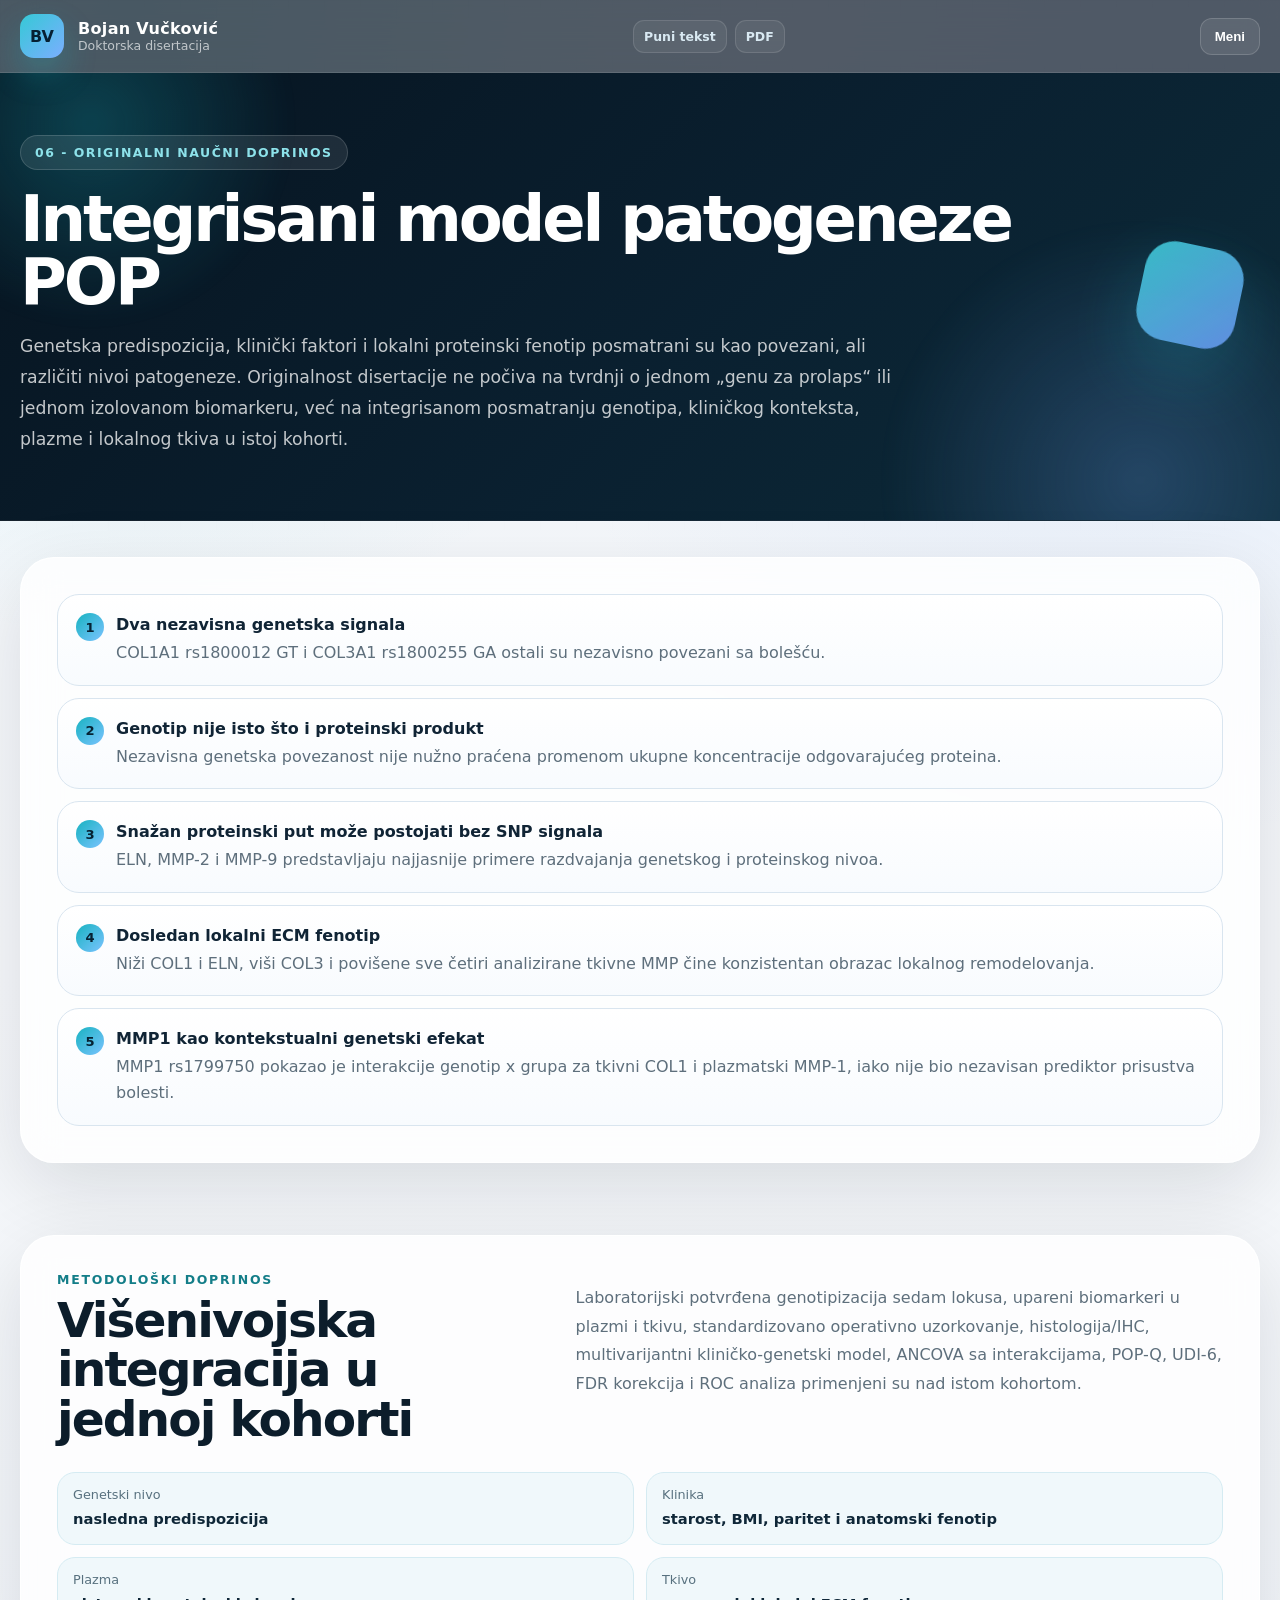
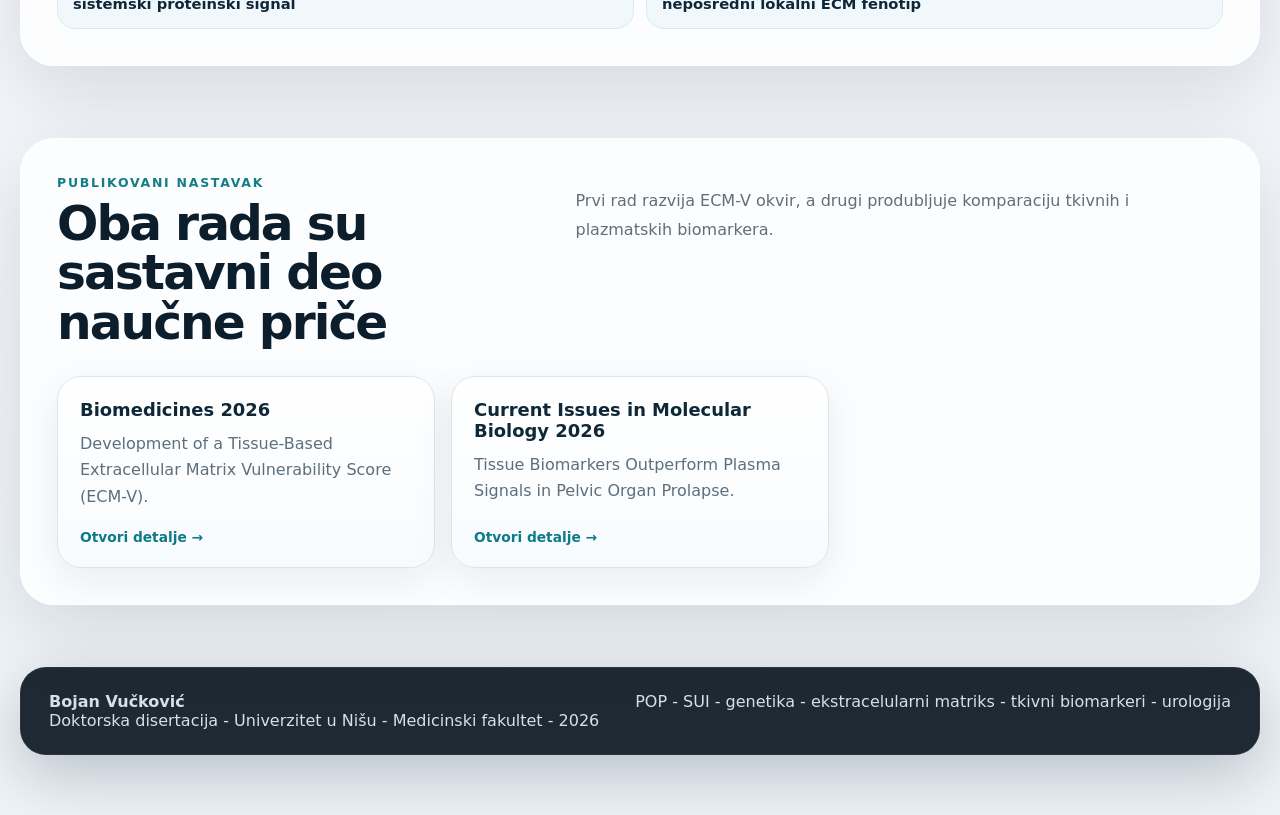
==== doprinos.html @ 27f5e520 "Publish dissertation portal files" ====
<!doctype html><html lang="sr-Latn"><head><meta charset="utf-8"><meta name="viewport" content="width=device-width,initial-scale=1"><title>Naučni doprinos - Doktorska disertacija</title><meta name="description" content="Originalni naučni doprinos doktorske disertacije."><meta name="theme-color" content="#081c2b"><link rel="stylesheet" href="assets/style.css"><link rel="stylesheet" href="assets/mobile-overrides.css"></head><body><div class="progress" aria-hidden="true"></div><header class="site-head"><div class="container nav">
<a class="brand" href="index.html"><span class="brand-mark">BV</span><span class="brand-copy"><strong>Bojan Vučković</strong><small>Doktorska disertacija</small></span></a>
<nav class="navlinks" aria-label="Glavna navigacija"><a class="" href="index.html">Početna</a><a class="" href="istrazivanje.html">Istraživanje</a><a class="" href="teorija.html">Teorijski okvir</a><a class="" href="metode.html">Metode</a><a class="" href="genetika.html">Genetika</a><a class="" href="rezultati.html">Rezultati</a><a class="active" href="doprinos.html">Doprinos</a><a class="" href="publikacije.html">Publikacije</a><a class="" href="zakljucak.html">Zaključak</a><a class="" href="galerija.html">Galerija</a></nav>
<div class="nav-tools"><a class="tool-link" href="fulltext.html">Puni tekst</a><a class="tool-link" href="assets/disertacija.pdf">PDF</a></div>
<button class="menu-btn" aria-label="Otvori meni">Meni</button></div></header><main><section class="page-hero"><div class="container page-hero-inner"><div><span class="eyebrow">06 - Originalni naučni doprinos</span><h1>Integrisani model patogeneze POP</h1><p>Genetska predispozicija, klinički faktori i lokalni proteinski fenotip posmatrani su kao povezani, ali različiti nivoi patogeneze. Originalnost disertacije ne počiva na tvrdnji o jednom „genu za prolaps“ ili jednom izolovanom biomarkeru, već na integrisanom posmatranju genotipa, kliničkog konteksta, plazme i lokalnog tkiva u istoj kohorti.</p></div><div class="page-hero-orb"></div></div></section><section class="section"><div class="container surface"><div class="five"><div class="item"><b>Dva nezavisna genetska signala</b><p>COL1A1 rs1800012 GT i COL3A1 rs1800255 GA ostali su nezavisno povezani sa bolešću.</p></div><div class="item"><b>Genotip nije isto što i proteinski produkt</b><p>Nezavisna genetska povezanost nije nužno praćena promenom ukupne koncentracije odgovarajućeg proteina.</p></div><div class="item"><b>Snažan proteinski put može postojati bez SNP signala</b><p>ELN, MMP-2 i MMP-9 predstavljaju najjasnije primere razdvajanja genetskog i proteinskog nivoa.</p></div><div class="item"><b>Dosledan lokalni ECM fenotip</b><p>Niži COL1 i ELN, viši COL3 i povišene sve četiri analizirane tkivne MMP čine konzistentan obrazac lokalnog remodelovanja.</p></div><div class="item"><b>MMP1 kao kontekstualni genetski efekat</b><p>MMP1 rs1799750 pokazao je interakcije genotip x grupa za tkivni COL1 i plazmatski MMP-1, iako nije bio nezavisan prediktor prisustva bolesti.</p></div></div></div></section><section class="section"><div class="container surface"><div class="section-head"><div><div class="kicker">Metodološki doprinos</div><h2>Višenivojska integracija u jednoj kohorti</h2></div><p>Laboratorijski potvrđena genotipizacija sedam lokusa, upareni biomarkeri u plazmi i tkivu, standardizovano operativno uzorkovanje, histologija/IHC, multivarijantni kliničko-genetski model, ANCOVA sa interakcijama, POP-Q, UDI-6, FDR korekcija i ROC analiza primenjeni su nad istom kohortom.</p></div><div class="callout-grid"><div class="callout"><span>Genetski nivo</span><strong>nasledna predispozicija</strong></div><div class="callout"><span>Klinika</span><strong>starost, BMI, paritet i anatomski fenotip</strong></div><div class="callout"><span>Plazma</span><strong>sistemski proteinski signal</strong></div><div class="callout"><span>Tkivo</span><strong>neposredni lokalni ECM fenotip</strong></div></div></div></section><section class="section"><div class="container surface"><div class="section-head"><div><div class="kicker">Publikovani nastavak</div><h2>Oba rada su sastavni deo naučne priče</h2></div><p>Prvi rad razvija ECM-V okvir, a drugi produbljuje komparaciju tkivnih i plazmatskih biomarkera.</p></div><div class="portal-grid"><a class="portal-card" href="publikacije.html#ecmv"><span>Biomedicines 2026</span><p>Development of a Tissue-Based Extracellular Matrix Vulnerability Score (ECM-V).</p><b>Otvori detalje →</b></a><a class="portal-card" href="publikacije.html#cimb"><span>Current Issues in Molecular Biology 2026</span><p>Tissue Biomarkers Outperform Plasma Signals in Pelvic Organ Prolapse.</p><b>Otvori detalje →</b></a></div></div></section></main><footer><div class="container footer-grid"><div><strong>Bojan Vučković</strong><br>Doktorska disertacija - Univerzitet u Nišu - Medicinski fakultet - 2026</div><div>POP - SUI - genetika - ekstracelularni matriks - tkivni biomarkeri - urologija</div></div></footer><div class="lightbox" id="lightbox" aria-hidden="true"><button class="lightbox-close" aria-label="Zatvori prikaz">×</button><img class="lightbox-image" alt="Uvećani prikaz ilustracije"><p class="lightbox-caption"></p></div><script>
const progress = document.querySelector('.progress');
const root = document.documentElement;
const updateProgress = () => {
  const total = root.scrollHeight - root.clientHeight;
  const pct = total > 0 ? (root.scrollTop / total) * 100 : 0;
  if (progress) progress.style.width = `${pct}%`;
};
addEventListener('scroll', updateProgress, {passive:true});
updateProgress();

const menu = document.querySelector('.menu-btn');
const links = document.querySelector('.navlinks');
menu?.addEventListener('click', () => links?.classList.toggle('open'));
links?.querySelectorAll('a').forEach(a => a.addEventListener('click', () => links.classList.remove('open')));

const search = document.querySelector('#siteSearch');
const info = document.querySelector('#searchInfo');
const searchBlocks = [...document.querySelectorAll('[data-search]')];
search?.addEventListener('input', () => {
  const q = search.value.trim().toLocaleLowerCase('sr');
  searchBlocks.forEach(el => el.classList.remove('search-hit'));
  if (!q) { if(info) info.textContent='Pretraga obuhvata glavne tematske celine ovog sajta.'; return; }
  const hits = searchBlocks.filter(el => el.innerText.toLocaleLowerCase('sr').includes(q));
  hits.forEach(el => el.classList.add('search-hit'));
  if(info) info.textContent = hits.length ? `Pronađeno tematskih blokova: ${hits.length}.` : 'Nema rezultata u sažetom prikazu. Otvorite puni tekst za detaljnu pretragu.';
  hits[0]?.scrollIntoView({behavior:'smooth',block:'center'});
});

const lightbox = document.getElementById('lightbox');
const lightboxImg = lightbox?.querySelector('.lightbox-image');
const lightboxCaption = lightbox?.querySelector('.lightbox-caption');
const closeBtn = lightbox?.querySelector('.lightbox-close');
const openLightbox = (src, alt, caption) => {
  if (!lightbox || !lightboxImg || !lightboxCaption) return;
  lightboxImg.src = src;
  lightboxImg.alt = alt || '';
  lightboxCaption.textContent = caption || alt || '';
  lightbox.classList.add('open');
  lightbox.setAttribute('aria-hidden','false');
  document.body.style.overflow='hidden';
};
const closeLightbox = () => {
  if (!lightbox) return;
  lightbox.classList.remove('open');
  lightbox.setAttribute('aria-hidden','true');
  document.body.style.overflow='';
};
document.querySelectorAll('.clickable-figure').forEach(figure => {
  const img = figure.querySelector('img');
  const cap = figure.querySelector('figcaption')?.innerText || '';
  figure.addEventListener('click', () => img && openLightbox(img.currentSrc || img.src, img.alt, cap));
});
closeBtn?.addEventListener('click', closeLightbox);
lightbox?.addEventListener('click', e => { if(e.target===lightbox) closeLightbox(); });
addEventListener('keydown', e => { if(e.key==='Escape') closeLightbox(); });

</script><script src="assets/mobile-nav.js"></script></body></html>
---- assets/style.css ----
:root{
  --bg:#08131f;
  --bg-soft:#0c1723;
  --panel:#ffffff;
  --panel-2:#f4f8fb;
  --text:#11202d;
  --text-soft:#5e6f7c;
  --line:#d9e5ef;
  --line-dark:rgba(255,255,255,.1);
  --teal:#17b3c1;
  --teal-dark:#0d7d88;
  --blue:#77a9ff;
  --accent:#8de2ea;
  --shadow:0 24px 80px rgba(5,16,28,.12);
  --shadow-soft:0 12px 40px rgba(9,25,41,.08);
  --radius:24px;
  --max:1280px;
}
*{box-sizing:border-box}
html{scroll-behavior:smooth}
body{
  margin:0;
  font-family:Inter,ui-sans-serif,system-ui,-apple-system,BlinkMacSystemFont,"Segoe UI",Arial,sans-serif;
  color:var(--text);
  background:
    radial-gradient(circle at 10% 0%, rgba(23,179,193,.16), transparent 24%),
    radial-gradient(circle at 90% 8%, rgba(119,169,255,.14), transparent 26%),
    linear-gradient(180deg,#f3f7fb 0%,#f6f8fb 40%,#eef3f8 100%);
  min-height:100vh;
}
body::before{
  content:"";
  position:fixed;
  inset:0;
  pointer-events:none;
  background-image:linear-gradient(rgba(9,24,38,.03) 1px, transparent 1px),linear-gradient(90deg, rgba(9,24,38,.03) 1px, transparent 1px);
  background-size:36px 36px;
  mask-image:linear-gradient(180deg, rgba(0,0,0,.45), transparent 68%);
}
a{color:inherit;text-decoration:none}
a:hover{text-decoration:none}
img{max-width:100%;display:block}
.container{width:min(calc(100% - 40px),var(--max));margin:0 auto}
.progress{position:fixed;left:0;top:0;height:3px;width:0;background:linear-gradient(90deg,var(--teal),#59d9e4);z-index:90;box-shadow:0 0 24px rgba(23,179,193,.55)}
.top-gap{margin-top:26px}

.site-head{
  position:sticky;
  top:0;
  z-index:60;
  backdrop-filter:blur(16px);
  background:rgba(8,19,31,.68);
  border-bottom:1px solid var(--line-dark);
}
.nav{display:flex;align-items:center;gap:22px;min-height:78px}
.brand{display:flex;align-items:center;gap:14px;color:#fff;min-width:0}
.brand-mark{
  width:44px;height:44px;border-radius:14px;display:grid;place-items:center;
  background:linear-gradient(135deg,#35c9d6,#7baeff);font-weight:900;color:#062033;
  box-shadow:0 16px 32px rgba(22,182,196,.28);
}
.brand-copy{display:flex;flex-direction:column;min-width:0}
.brand-copy strong{font-size:1rem;letter-spacing:.02em}
.brand-copy small{font-size:.78rem;color:rgba(255,255,255,.66)}
.navlinks{display:flex;gap:18px;flex-wrap:wrap}
.navlinks a{color:rgba(255,255,255,.82);font-weight:650;font-size:.93rem;padding:10px 0;position:relative}
.navlinks a::after{content:"";position:absolute;left:0;right:0;bottom:4px;height:2px;background:linear-gradient(90deg,var(--teal),transparent);transform:scaleX(0);transform-origin:left;transition:transform .25s ease}
.navlinks a:hover,.navlinks a.active{color:#fff}
.navlinks a:hover::after,.navlinks a.active::after{transform:scaleX(1)}
.menu-btn{
  display:none;margin-left:auto;border:1px solid rgba(255,255,255,.16);background:rgba(255,255,255,.08);
  color:#fff;border-radius:12px;padding:10px 14px;font-weight:700
}

.quick-rail{
  position:fixed;right:24px;top:50%;transform:translateY(-50%);z-index:40;
  display:flex;flex-direction:column;gap:10px
}
.quick-rail a{
  width:38px;height:38px;border-radius:999px;display:grid;place-items:center;
  background:rgba(8,19,31,.76);color:#d7eef0;border:1px solid rgba(255,255,255,.09);
  font-size:.76rem;font-weight:800;backdrop-filter:blur(14px);transition:transform .2s ease, background .2s ease, color .2s ease
}
.quick-rail a:hover,.quick-rail a.active{background:linear-gradient(135deg,var(--teal),#72cbff);color:#08202f;transform:translateX(-3px)}

.hero{position:relative;overflow:hidden;padding:56px 0 72px;background:linear-gradient(180deg,#091420 0%,#0b1824 58%,rgba(9,20,32,.93) 100%)}
.hero-blur{position:absolute;border-radius:50%;filter:blur(24px);opacity:.7;pointer-events:none}
.hero-blur-a{width:380px;height:380px;left:-60px;top:-80px;background:radial-gradient(circle, rgba(23,179,193,.34), transparent 60%)}
.hero-blur-b{width:420px;height:420px;right:-100px;top:30px;background:radial-gradient(circle, rgba(119,169,255,.28), transparent 60%)}
.hero-shell{display:grid;grid-template-columns:1.18fr .82fr;gap:28px;align-items:stretch;position:relative}
.hero-copy,.hero-panel{
  position:relative;border:1px solid rgba(255,255,255,.09);border-radius:30px;
  background:linear-gradient(180deg, rgba(255,255,255,.08), rgba(255,255,255,.04));
  box-shadow:0 30px 90px rgba(0,0,0,.24);backdrop-filter:blur(16px)
}
.hero-copy{padding:42px 42px 38px;color:#fff}
.eyebrow{display:inline-flex;align-items:center;gap:8px;padding:9px 14px;border-radius:999px;background:rgba(255,255,255,.09);border:1px solid rgba(255,255,255,.15);font-size:.78rem;font-weight:800;color:#8de2ea;letter-spacing:.12em;text-transform:uppercase}
.hero h1{
  margin:18px 0 16px;font-size:clamp(2.7rem,5vw,5.5rem);line-height:.96;letter-spacing:-.055em;
  max-width:940px;color:#fff
}
.lede{font-size:1.07rem;line-height:1.8;color:rgba(255,255,255,.78);max-width:850px}
.hero-meta{display:flex;gap:12px;flex-wrap:wrap;margin:24px 0 0}
.pill{padding:10px 13px;border-radius:999px;background:rgba(255,255,255,.08);border:1px solid rgba(255,255,255,.12);color:#d7e4ee;font-size:.84rem}
.actions{display:flex;gap:12px;flex-wrap:wrap;margin-top:30px}
.btn{
  display:inline-flex;align-items:center;justify-content:center;padding:13px 18px;border-radius:14px;font-weight:800;
  border:1px solid transparent;transition:transform .2s ease, box-shadow .2s ease, background .2s ease
}
.btn:hover{transform:translateY(-1px)}
.btn.primary{background:linear-gradient(135deg,var(--teal),#51d6e0);color:#072131;box-shadow:0 16px 34px rgba(23,179,193,.28)}
.btn.secondary{background:#fff;color:#0f4052;border-color:#d7e8ef}
.btn.ghost{background:rgba(255,255,255,.08);color:#fff;border-color:rgba(255,255,255,.14)}
.hero-panel{padding:28px;color:#fff}
.panel-head{margin-bottom:18px}
.panel-kicker{display:inline-block;color:#8de2ea;font-size:.74rem;font-weight:800;letter-spacing:.11em;text-transform:uppercase;margin-bottom:8px}
.hero-panel h2{margin:0;font-size:1.7rem;line-height:1.15}
.mini-model{display:grid;gap:12px}
.node{padding:14px 15px;border-radius:18px;background:rgba(255,255,255,.08);border:1px solid rgba(255,255,255,.08)}
.node strong{display:block;color:#fff;font-size:.96rem;margin-bottom:4px}
.node small{color:rgba(255,255,255,.72);line-height:1.55}
.arrow{height:18px;width:2px;background:rgba(255,255,255,.28);margin:0 auto;position:relative}
.arrow::after{content:"";position:absolute;left:-4px;bottom:-1px;border:5px solid transparent;border-top-color:rgba(255,255,255,.28)}
.insight-stack{display:grid;grid-template-columns:1fr;gap:12px;margin-top:18px}
.insight-item{display:flex;justify-content:space-between;gap:16px;align-items:center;padding:13px 15px;border-radius:18px;background:rgba(255,255,255,.06);border:1px solid rgba(255,255,255,.08)}
.insight-item span{color:rgba(255,255,255,.68);font-size:.82rem}
.insight-item strong{font-size:.95rem;color:#fff;text-align:right}

.metrics{margin-top:-36px;position:relative;z-index:3}
.metric-grid{display:grid;grid-template-columns:repeat(6,1fr);gap:14px}
.metric{
  padding:18px;border-radius:22px;background:rgba(255,255,255,.86);border:1px solid rgba(255,255,255,.75);
  box-shadow:var(--shadow-soft);backdrop-filter:blur(12px)
}
.metric b{display:block;font-size:1.7rem;line-height:1.05;color:#082230;margin-bottom:6px}
.metric span{display:block;color:var(--text-soft);font-size:.84rem;line-height:1.5}

.section{padding:36px 0}
.surface{
  background:rgba(255,255,255,.78);
  border:1px solid rgba(255,255,255,.9);
  border-radius:32px;
  box-shadow:var(--shadow);
  padding:34px;
  backdrop-filter:blur(18px)
}
.section-tint .surface{background:linear-gradient(180deg, rgba(248,251,255,.92), rgba(242,247,252,.92))}
.dark-surface{background:linear-gradient(135deg,#0b1826,#102637) !important;border-color:#143246 !important;color:#fff}
.section-head{display:grid;grid-template-columns:.43fr .57fr;gap:30px;align-items:start;margin-bottom:28px}
.kicker{color:#137d88;font-size:.78rem;font-weight:900;text-transform:uppercase;letter-spacing:.14em}
.kicker-light{color:#8de2ea}
.section h2{margin:.55rem 0 0;font-size:clamp(2rem,3.8vw,3.3rem);line-height:1.02;letter-spacing:-.04em;color:#0c1d2b}
.dark-surface h2{color:#fff}
.section-head p{margin:12px 0 0;color:var(--text-soft);line-height:1.8;font-size:1rem}
.dark-surface p{color:rgba(255,255,255,.74)}

.cards{display:grid;gap:16px}
.cards-3{grid-template-columns:repeat(3,1fr)}
.card{
  background:linear-gradient(180deg,#ffffff,#f8fbfe);
  border:1px solid var(--line);
  border-radius:24px;
  padding:22px;
  box-shadow:0 12px 30px rgba(12,28,43,.05);
  transition:transform .2s ease, box-shadow .2s ease
}
.card:hover,.paper:hover,.figure:hover,.table-card:hover{transform:translateY(-2px);box-shadow:0 18px 48px rgba(8,27,42,.1)}
.card h3{margin:0 0 8px;font-size:1.08rem;line-height:1.35;color:#0d2030}
.card p{margin:.35rem 0;color:var(--text-soft);line-height:1.7}
.tag{display:inline-flex;align-items:center;gap:8px;padding:7px 10px;border-radius:999px;background:#ecfbfd;color:#106e78;font-size:.73rem;font-weight:850;letter-spacing:.06em;text-transform:uppercase;margin-bottom:12px;border:1px solid #c8edf0}
.long-grid{display:grid;grid-template-columns:1fr 1fr;gap:18px}
.quote{padding:24px 24px 24px 26px;border-left:4px solid var(--teal);border-radius:0 22px 22px 0;background:linear-gradient(180deg,#ffffff,#f7fbfd);color:#284351;line-height:1.75;box-shadow:0 8px 28px rgba(8,25,39,.04)}
.timeline{display:grid;grid-template-columns:repeat(4,1fr);gap:14px}
.step{padding:18px;border-radius:22px;background:linear-gradient(180deg,#fdfefe,#f6fbfd);border:1px solid var(--line);position:relative;overflow:hidden}
.step::before{content:"";position:absolute;left:0;right:0;top:0;height:4px;background:linear-gradient(90deg,var(--teal),#7bc4ff)}
.step b{display:block;color:#0c3a48;margin-bottom:8px;font-size:.95rem}
.step span{display:block;color:var(--text-soft);line-height:1.6;font-size:.93rem}

.media-grid{display:grid;grid-template-columns:1fr 1fr;gap:22px;align-items:start}
.media-grid-wide{grid-template-columns:1.02fr .98fr}
.figure{
  background:linear-gradient(180deg,#fff,#f9fbfd);
  border:1px solid var(--line);border-radius:26px;padding:14px;box-shadow:var(--shadow-soft);cursor:zoom-in
}
.figure img{width:100%;border-radius:18px}
.figcap{padding:12px 8px 4px;color:var(--text-soft);font-size:.86rem;line-height:1.6}
.details-grid{display:grid;grid-template-columns:1fr 1fr;gap:14px}
details{background:linear-gradient(180deg,#fff,#f8fbfe);border:1px solid var(--line);border-radius:20px;padding:0 18px}
summary{cursor:pointer;list-style:none;padding:15px 0;font-weight:800;color:#143448}
summary::-webkit-details-marker{display:none}
details p{margin:0 0 15px;color:var(--text-soft);line-height:1.7}

.gene-grid{display:grid;grid-template-columns:repeat(7,1fr);gap:12px}
.gene{padding:16px 14px;min-height:126px;border-radius:22px;background:linear-gradient(180deg,#fff,#f7fbfd);border:1px solid var(--line)}
.gene strong{display:block;font-size:1.08rem;color:#0f2130}
.gene small{display:block;margin-top:6px;color:var(--text-soft);line-height:1.5}
.gene.hit{background:linear-gradient(180deg,#eefbfd,#f6fdff);border-color:#bcebf0;box-shadow:0 16px 32px rgba(22,176,194,.08)}
.hitlabel{margin-top:12px;font-size:.74rem;font-weight:900;color:#0e717d;letter-spacing:.04em;text-transform:uppercase}
.notice{padding:18px 20px;border-radius:22px;background:linear-gradient(180deg,#edf9fb,#f6fcfd);border:1px solid #c9e8ec;color:#284751;line-height:1.7}
.notice strong{color:#0d6f7a}

.results-grid{display:grid;grid-template-columns:.95fr 1.05fr;gap:18px}
.data-card,.emphasis-card{min-height:100%}
.aucs{display:grid;gap:12px;margin-top:6px}
.auc-row{display:grid;grid-template-columns:88px 1fr 62px;align-items:center;gap:12px}
.auc-row strong{font-size:.88rem;color:#103142}
.bar{height:12px;background:#e7eff5;border-radius:999px;overflow:hidden}
.fill{height:100%;border-radius:999px;background:linear-gradient(90deg,var(--teal-dark),#4dd4de 50%,#83c5ff)}
.auc-row span{text-align:right;font-variant-numeric:tabular-nums;color:#244556;font-weight:700}
.callout-grid{display:grid;grid-template-columns:1fr 1fr;gap:12px;margin-top:18px}
.callout{padding:14px 15px;border-radius:18px;background:#f0f8fb;border:1px solid #d5ebf2}
.callout span{display:block;color:#58717f;font-size:.8rem;margin-bottom:6px}
.callout strong{display:block;color:#0f2738;font-size:.92rem;line-height:1.45}

.table-grid{display:grid;grid-template-columns:1fr 1fr;gap:18px}
.table-card{background:linear-gradient(180deg,#ffffff,#f8fbfe);border:1px solid var(--line);border-radius:26px;padding:22px;box-shadow:var(--shadow-soft)}
.table-head h3{margin:0 0 16px;font-size:1.12rem}
.table-wrap{overflow:auto}
table{width:100%;border-collapse:separate;border-spacing:0;font-size:.92rem;min-width:560px}
thead th{position:sticky;top:0;background:#edf7fb;color:#0e3949;font-size:.8rem;text-transform:uppercase;letter-spacing:.05em}
th,td{text-align:left;padding:14px 14px;border-bottom:1px solid var(--line);vertical-align:top}
tbody tr:last-child td{border-bottom:0}
tbody tr:hover td{background:#fbfdff}

.stacked-cards{display:grid;gap:14px}
.accent-card{background:linear-gradient(135deg,#0d2839,#11445b);border-color:#103f55;color:#fff}
.accent-card .tag{background:rgba(255,255,255,.08);border-color:rgba(255,255,255,.1);color:#8de2ea}
.accent-card h3,.accent-card p{color:#fff}
.accent-card p{color:rgba(255,255,255,.8)}

.contribution{display:grid;grid-template-columns:.86fr 1.14fr;gap:18px}
.five{counter-reset:step;display:grid;gap:12px}
.five .item{counter-increment:step;position:relative;padding:20px 18px 18px 58px;border-radius:22px;background:linear-gradient(180deg,#fff,#f8fbfe);border:1px solid var(--line)}
.five .item::before{content:counter(step);position:absolute;left:18px;top:18px;width:28px;height:28px;border-radius:50%;display:grid;place-items:center;background:linear-gradient(135deg,var(--teal),#7bc3ff);font-size:.82rem;font-weight:900;color:#062233}
.five .item b{display:block;color:#102435;margin-bottom:6px}
.five .item p{margin:0;color:var(--text-soft);line-height:1.65}

.paper-grid{display:grid;grid-template-columns:1fr 1fr;gap:18px}
.paper{display:grid;grid-template-columns:170px 1fr;gap:18px;padding:18px;border-radius:26px;background:linear-gradient(180deg,#fff,#f7fbfd);border:1px solid var(--line);box-shadow:var(--shadow-soft)}
.paper img{width:100%;aspect-ratio:.72;object-fit:cover;object-position:top;border-radius:18px;border:1px solid var(--line)}
.paper h3{margin:0 0 10px;font-size:1.12rem;line-height:1.35;color:#102739}
.citation{color:#4e6370;font-size:.87rem;line-height:1.55;margin-bottom:12px}
.paper p{margin:.25rem 0;color:var(--text-soft);line-height:1.7}
.paper-actions{display:flex;gap:10px;flex-wrap:wrap;margin-top:14px}
.mini-btn{display:inline-flex;align-items:center;justify-content:center;padding:10px 12px;border-radius:12px;background:#fff;color:#0f5a70;border:1px solid #cfe2eb;font-size:.82rem;font-weight:800}

.search-wrap{display:grid;grid-template-columns:.8fr 1.2fr;gap:26px;align-items:center}
.search-wrap h2{color:#fff}
.search-wrap input{width:100%;padding:16px 16px;border-radius:16px;border:1px solid rgba(255,255,255,.08);background:rgba(255,255,255,.96);font:inherit;box-shadow:inset 0 1px 0 rgba(255,255,255,.65)}
.search-results{margin-top:12px;color:#d2e3ec;font-size:.9rem}
.search-hit{outline:2px solid rgba(23,179,193,.46);box-shadow:0 0 0 8px rgba(23,179,193,.11);scroll-margin-top:100px}

.full-access{display:grid;grid-template-columns:1fr 1fr;gap:18px}
.access-card{padding:24px;border-radius:24px;background:linear-gradient(180deg,#fff,#f8fbfe);border:1px solid var(--line)}
.access-card h3{margin:0 0 8px}
.access-card p{margin:.2rem 0 1rem;color:var(--text-soft);line-height:1.7}

footer{padding:26px 0 60px}
.footer-grid{
  display:flex;justify-content:space-between;gap:18px;flex-wrap:wrap;
  padding:24px 28px;border-radius:24px;background:rgba(8,19,31,.9);color:#d5e0ea;
  border:1px solid rgba(255,255,255,.06);box-shadow:0 20px 60px rgba(6,18,30,.22)
}

.lightbox{
  position:fixed;inset:0;display:grid;place-items:center;padding:24px;background:rgba(4,12,20,.88);
  opacity:0;visibility:hidden;transition:opacity .2s ease, visibility .2s ease;z-index:100
}
.lightbox.open{opacity:1;visibility:visible}
.lightbox-image{max-width:min(1100px,92vw);max-height:78vh;border-radius:18px;box-shadow:0 24px 70px rgba(0,0,0,.4)}
.lightbox-caption{max-width:min(1100px,92vw);color:#dbe7ef;text-align:center;line-height:1.7;margin-top:16px}
.lightbox-close{position:absolute;top:16px;right:18px;width:46px;height:46px;border-radius:50%;border:1px solid rgba(255,255,255,.16);background:rgba(255,255,255,.09);color:#fff;font-size:1.8rem;cursor:pointer}

@media (max-width:1180px){
  .hero-shell,.section-head,.results-grid,.paper-grid,.contribution,.media-grid,.media-grid-wide,.table-grid,.search-wrap{grid-template-columns:1fr}
  .metric-grid{grid-template-columns:repeat(3,1fr)}
  .cards-3{grid-template-columns:1fr 1fr}
  .timeline{grid-template-columns:1fr 1fr}
  .gene-grid{grid-template-columns:repeat(4,1fr)}
  .quick-rail{display:none}
}
@media (max-width:960px){
  .navlinks{display:none}
  .menu-btn{display:block}
  .navlinks.open{
    display:flex;position:absolute;left:20px;right:20px;top:72px;flex-direction:column;gap:10px;
    padding:18px;border-radius:22px;background:rgba(7,18,29,.95);border:1px solid rgba(255,255,255,.08);box-shadow:0 24px 80px rgba(0,0,0,.28)
  }
  .details-grid,.long-grid,.full-access{grid-template-columns:1fr}
}
@media (max-width:720px){
  .container{width:min(calc(100% - 24px),var(--max))}
  .hero{padding-top:28px}
  .hero-copy,.hero-panel,.surface{padding:22px}
  .hero h1{font-size:clamp(2.45rem,11vw,4rem)}
  .metric-grid{grid-template-columns:1fr 1fr}
  .cards-3,.timeline,.gene-grid,.callout-grid{grid-template-columns:1fr}
  .paper{grid-template-columns:112px 1fr}
  .results-grid,.paper-grid,.table-grid,.media-grid,.media-grid-wide,.contribution,.full-access{grid-template-columns:1fr}
  .auc-row{grid-template-columns:78px 1fr 54px}
  .section{padding:26px 0}
  .section-head{gap:16px}
}

/* Multi-page portal additions */
.nav{min-height:72px;gap:16px}
.navlinks{gap:13px;flex:1;justify-content:center}
.navlinks a{font-size:.84rem;white-space:nowrap}
.nav-tools{display:flex;gap:8px;margin-left:auto}
.tool-link{display:inline-flex;align-items:center;justify-content:center;padding:8px 10px;border-radius:11px;border:1px solid rgba(255,255,255,.12);background:rgba(255,255,255,.06);color:#d9e9f2;font-size:.78rem;font-weight:800;white-space:nowrap}
.tool-link:hover{background:rgba(255,255,255,.12);color:#fff}

.page-hero{position:relative;overflow:hidden;background:linear-gradient(135deg,#071420 0%,#0a2030 55%,#0c2b39 100%);padding:62px 0 66px;color:#fff;border-bottom:1px solid rgba(255,255,255,.06)}
.page-hero::before{content:"";position:absolute;left:-120px;top:-160px;width:420px;height:420px;border-radius:50%;background:radial-gradient(circle,rgba(23,179,193,.28),transparent 68%);filter:blur(8px)}
.page-hero::after{content:"";position:absolute;right:-120px;bottom:-220px;width:520px;height:520px;border-radius:50%;background:radial-gradient(circle,rgba(119,169,255,.23),transparent 70%);filter:blur(8px)}
.page-hero-inner{position:relative;z-index:1;display:grid;grid-template-columns:minmax(0,1fr) 120px;align-items:center;gap:24px}
.page-hero h1{font-size:clamp(2.5rem,5vw,5rem);line-height:.98;letter-spacing:-.05em;margin:18px 0 18px;max-width:1000px}
.page-hero p{max-width:900px;color:rgba(255,255,255,.76);font-size:1.08rem;line-height:1.78;margin:0}
.page-hero-orb{width:100px;height:100px;border-radius:30px;background:linear-gradient(135deg,rgba(64,216,226,.92),rgba(111,160,255,.92));box-shadow:0 28px 70px rgba(35,188,202,.25);transform:rotate(12deg);opacity:.9}
.page-hero .actions{margin-top:26px}

.portal-grid{display:grid;grid-template-columns:repeat(3,1fr);gap:16px}
.portal-card{display:flex;flex-direction:column;min-height:190px;padding:22px;border-radius:24px;background:linear-gradient(180deg,#fff,#f8fbfe);border:1px solid var(--line);box-shadow:var(--shadow-soft);transition:transform .2s ease,box-shadow .2s ease,border-color .2s ease}
.portal-card:hover{transform:translateY(-3px);box-shadow:0 20px 48px rgba(7,26,41,.1);border-color:#b8e3e9}
.portal-card span{font-size:1.12rem;font-weight:900;color:#0f2838}
.portal-card p{color:var(--text-soft);line-height:1.65;margin:.7rem 0 1.2rem}
.portal-card b{margin-top:auto;color:#0c7b88;font-size:.86rem}
.feature-visuals{display:grid;grid-template-columns:repeat(3,1fr);gap:18px;align-items:start}

.gallery-grid{display:grid;grid-template-columns:repeat(2,minmax(0,1fr));gap:18px;align-items:start}
.compact-gallery{grid-template-columns:repeat(2,minmax(0,1fr))}
.figure-card{margin:0;display:flex;flex-direction:column;min-width:0;background:linear-gradient(180deg,#fff,#f8fbfe);border:1px solid var(--line);border-radius:24px;overflow:hidden;box-shadow:var(--shadow-soft);cursor:zoom-in;transition:transform .2s ease,box-shadow .2s ease}
.figure-card:hover{transform:translateY(-2px);box-shadow:0 18px 48px rgba(8,27,42,.1)}
.figure-img-wrap{background:#fff;display:grid;place-items:center;padding:18px;min-height:260px;overflow:hidden;border-bottom:1px solid var(--line)}
.figure-card img{width:100%;height:auto;max-height:540px;object-fit:contain;object-position:center}
.figure-card figcaption{display:flex;flex-direction:column;gap:7px;padding:16px 18px 18px}
.figure-card figcaption strong{color:#0f2838;font-size:.96rem}
.figure-card figcaption span{color:var(--text-soft);font-size:.86rem;line-height:1.55}
.wide-figure .figure-img-wrap{min-height:420px}
.wide-figure img{max-height:820px}
.results-gallery .figure-img-wrap{min-height:300px}
.roc-grid{display:grid;grid-template-columns:1fr;gap:20px}
.roc-grid .figure-card .figure-img-wrap{min-height:520px}
.roc-grid .figure-card img{max-height:none;width:100%}

.publication-detail{display:grid;grid-template-columns:230px 1fr;gap:28px;align-items:start}
.publication-detail>img{width:100%;border-radius:18px;border:1px solid var(--line);box-shadow:var(--shadow-soft)}
.publication-detail h2{font-size:clamp(1.8rem,3.2vw,3rem);line-height:1.08;margin:.2rem 0 1rem}
.publication-detail p{color:var(--text-soft);line-height:1.75}
.publication-detail .citation{color:#465d6b}

.status{display:inline-flex;align-items:center;justify-content:center;padding:5px 9px;border-radius:999px;font-size:.78rem;font-weight:850}
.status.positive{background:#e8f8f1;color:#176b4c;border:1px solid #c9eadb}
.status.neutral{background:#f1f4f7;color:#5b6975;border:1px solid #dde4ea}
.status.up{background:#e7f7f0;color:#177050;border:1px solid #c7eadb}
.status.down{background:#f5f2ff;color:#5d4ca0;border:1px solid #e0daf8}

.timeline{grid-template-columns:repeat(auto-fit,minmax(185px,1fr))}

@media(max-width:1320px){
  .navlinks{display:none}
  .menu-btn{display:block}
  .navlinks.open{display:flex;position:absolute;left:20px;right:20px;top:70px;flex-direction:column;gap:6px;padding:16px;border-radius:20px;background:rgba(7,18,29,.97);border:1px solid rgba(255,255,255,.08);box-shadow:0 24px 80px rgba(0,0,0,.28);max-height:75vh;overflow:auto}
  .navlinks.open a{font-size:.92rem;padding:8px 4px}
}
@media(max-width:1020px){
  .portal-grid,.feature-visuals{grid-template-columns:1fr 1fr}
  .page-hero-inner{grid-template-columns:1fr}
  .page-hero-orb{display:none}
}
@media(max-width:760px){
  .nav-tools{display:none}
  .page-hero{padding:42px 0 46px}
  .portal-grid,.feature-visuals,.gallery-grid,.compact-gallery,.publication-detail{grid-template-columns:1fr}
  .figure-img-wrap{min-height:220px;padding:12px}
  .wide-figure .figure-img-wrap,.roc-grid .figure-card .figure-img-wrap{min-height:260px}
  .publication-detail>img{max-width:220px}
  table{min-width:680px}
  .table-wrap{border-radius:14px;border:1px solid var(--line)}
  th,td{padding:12px 12px}
}

/* Final QA refinements: tables, figures, reader consistency */
.table-card{overflow:hidden}
.table-wrap{
  width:100%;
  overflow:auto;
  border:1px solid var(--line);
  border-radius:18px;
  background:#fff;
  -webkit-overflow-scrolling:touch;
}
table{
  width:100%;
  border-collapse:separate;
  border-spacing:0;
  font-size:.91rem;
  min-width:640px;
  background:#fff;
}
thead th{
  position:sticky;
  top:0;
  z-index:2;
  background:linear-gradient(180deg,#103247,#0d293b);
  color:#f4fbff;
  font-size:.75rem;
  line-height:1.35;
  text-transform:uppercase;
  letter-spacing:.065em;
  border-bottom:0;
}
th,td{
  text-align:left;
  padding:13px 14px;
  border-bottom:1px solid #e3ebf1;
  vertical-align:top;
  line-height:1.5;
}
tbody tr:nth-child(even) td{background:#f7fafc}
tbody tr:hover td{background:#eef8fb}
tbody tr:last-child td{border-bottom:0}
tbody td:first-child{font-weight:760;color:#17384a}
.table-card .table-head{padding-bottom:2px}
.table-card .table-head h3{margin:.1rem 0 14px}

.figure-card .figure-img-wrap{background:linear-gradient(180deg,#fff,#fbfdff)}
.figure-card img{
  width:auto;
  max-width:100%;
  height:auto;
  max-height:540px;
  object-fit:contain;
  object-position:center;
  margin:auto;
}
.results-gallery .figure-card img,
.roc-grid .figure-card img,
.wide-figure img{width:100%;max-width:1100px}
.roc-grid .figure-card img{max-width:1000px}
.figure-card figcaption{min-height:94px}
.figure-card figcaption strong{font-size:1rem}

/* Prevent long scientific labels from breaking layouts */
th,td,.card,.portal-card,.publication-detail,.figure-card figcaption{overflow-wrap:anywhere}

/* Full text reader reuses the same portal language */
.reader-toolbar{
  position:sticky;
  top:72px;
  z-index:25;
  display:flex;
  gap:10px;
  align-items:center;
  flex-wrap:wrap;
  padding:12px 18px;
  background:rgba(242,247,251,.94);
  border-bottom:1px solid var(--line);
  backdrop-filter:blur(14px);
}
.reader-toolbar a{
  color:#0e6170;
  text-decoration:none;
  font-weight:800;
  padding:8px 11px;
  border-radius:11px;
  background:#fff;
  border:1px solid var(--line)
}
.reader-toolbar input{
  margin-left:auto;
  max-width:420px;
  width:42vw;
  padding:10px 13px;
  border:1px solid #c9d7e1;
  border-radius:12px;
  background:#fff;
  font:inherit
}
.reader-wrap{max-width:1180px;margin:28px auto;padding:0 18px 80px}
.reader-wrap>h1{font-size:clamp(2rem,4vw,3.4rem);line-height:1.03;margin:8px 0 10px;letter-spacing:-.04em}
.reader-lead{color:var(--text-soft);font-size:1.02rem;max-width:980px;line-height:1.75}
.reader-toc{display:grid;grid-template-columns:repeat(auto-fit,minmax(220px,1fr));gap:10px;margin:22px 0 32px}
.reader-toc a{background:#fff;border:1px solid var(--line);padding:12px 14px;border-radius:14px;color:#1e3847;text-decoration:none;font-size:.92rem;font-weight:700;box-shadow:0 8px 26px rgba(9,24,37,.05)}
.reader-toc a:hover{border-color:#bde7ec;background:#f3feff}
.reader-chapter{scroll-margin-top:150px}
.reader-chapter>h2{font-size:1.55rem;line-height:1.15;margin-top:54px;margin-bottom:18px;color:#0d2435}
.reader-page{background:#fff;border:1px solid var(--line);border-radius:20px;padding:20px;margin:16px 0;box-shadow:0 20px 60px rgba(9,24,37,.06)}
.reader-page-no{font-size:.77rem;font-weight:900;color:var(--teal-dark);text-transform:uppercase;letter-spacing:.12em;margin-bottom:10px}
.reader-page pre{white-space:pre-wrap;word-break:normal;font:500 .97rem/1.72 Georgia,"Times New Roman",serif;margin:0;color:#203241}

@media(max-width:760px){
  .table-wrap{position:relative}
  table{min-width:720px}
  thead th:first-child,tbody td:first-child{
    position:sticky;
    left:0;
    z-index:1;
    box-shadow:1px 0 0 #dbe6ee;
  }
  thead th:first-child{z-index:3;background:#103247}
  tbody tr:nth-child(odd) td:first-child{background:#fff}
  tbody tr:nth-child(even) td:first-child{background:#f7fafc}
  .figure-card figcaption{min-height:0}
  .reader-toolbar{top:72px;padding:10px 12px}
  .reader-toolbar input{width:100%;max-width:none;margin-left:0}
  .reader-page{padding:16px}
  .reader-page pre{font-size:.92rem}
}

/* Navigation safeguard for standard laptop widths */
.nav{position:relative}
.navlinks{flex-wrap:nowrap}
@media(max-width:1440px){
  .navlinks{display:none}
  .menu-btn{display:block}
  .navlinks.open{
    display:flex;
    position:absolute;
    left:20px;
    right:20px;
    top:70px;
    flex-direction:column;
    gap:6px;
    padding:16px;
    border-radius:20px;
    background:rgba(7,18,29,.97);
    border:1px solid rgba(255,255,255,.08);
    box-shadow:0 24px 80px rgba(0,0,0,.28);
    max-height:75vh;
    overflow:auto
  }
  .navlinks.open a{font-size:.92rem;padding:8px 4px}
}

/* Home page dissertation banner redesign */
.dissertation-banner{
  position:relative;
  padding:34px 0 24px;
  background:linear-gradient(180deg,#0a1622 0%,#0c1f2f 54%,#102a35 100%);
  overflow:hidden;
  border-bottom:1px solid rgba(255,255,255,.08);
}
.dissertation-banner::before{
  content:"";
  position:absolute;
  inset:0;
  background:
    radial-gradient(circle at 14% 18%, rgba(24,191,204,.24), transparent 24%),
    radial-gradient(circle at 88% 18%, rgba(122,167,255,.20), transparent 24%),
    linear-gradient(120deg, rgba(255,255,255,.045), transparent 36%);
  pointer-events:none;
}
.dissertation-banner::after{
  content:"";
  position:absolute;
  right:-120px;
  top:-120px;
  width:420px;
  height:420px;
  border-radius:50%;
  background:radial-gradient(circle, rgba(141,226,234,.18), transparent 68%);
  filter:blur(6px);
  pointer-events:none;
}
.banner-panel{
  position:relative;
  z-index:1;
  display:grid;
  grid-template-columns:minmax(0,1.15fr) minmax(320px,.85fr);
  gap:28px;
  align-items:stretch;
  padding:28px;
  border-radius:34px;
  border:1px solid rgba(255,255,255,.1);
  background:
    linear-gradient(180deg, rgba(255,255,255,.08), rgba(255,255,255,.04)),
    radial-gradient(circle at 100% 0%, rgba(255,255,255,.08), transparent 32%);
  backdrop-filter:blur(18px);
  box-shadow:0 34px 100px rgba(0,0,0,.28);
}
.banner-copy{padding:10px 6px 8px;color:#fff}
.banner-kicker{
  display:inline-flex;
  align-items:center;
  gap:8px;
  padding:9px 14px;
  border-radius:999px;
  background:rgba(255,255,255,.09);
  border:1px solid rgba(255,255,255,.14);
  color:#9ce8ee;
  font-size:.78rem;
  font-weight:900;
  letter-spacing:.13em;
  text-transform:uppercase;
}
.banner-copy h1{
  margin:20px 0 18px;
  font-size:clamp(2.5rem,4.8vw,4.7rem);
  line-height:.96;
  letter-spacing:-.055em;
  color:#fff;
  max-width:920px;
}
.banner-meta{
  display:grid;
  grid-template-columns:repeat(2,minmax(0,1fr));
  gap:10px;
  margin:0 0 18px;
}
.banner-meta span{
  display:block;
  padding:12px 14px;
  border-radius:16px;
  border:1px solid rgba(255,255,255,.11);
  background:rgba(255,255,255,.06);
  color:#d7e8f1;
  font-size:.92rem;
  line-height:1.5;
}
.banner-meta strong{color:#fff}
.banner-lead{
  max-width:900px;
  color:rgba(255,255,255,.8);
  font-size:1.04rem;
  line-height:1.82;
  margin:0;
}
.banner-highlights{
  display:grid;
  grid-template-columns:repeat(4,minmax(0,1fr));
  gap:12px;
  margin-top:22px;
}
.banner-badge{
  display:flex;
  flex-direction:column;
  justify-content:center;
  align-items:flex-start;
  min-height:92px;
  padding:16px 16px 14px;
  border-radius:20px;
  border:1px solid rgba(255,255,255,.11);
  background:linear-gradient(180deg, rgba(255,255,255,.09), rgba(255,255,255,.05));
  box-shadow:inset 0 1px 0 rgba(255,255,255,.05);
}
.banner-badge b{
  font-size:1.95rem;
  line-height:1;
  color:#fff;
  margin-bottom:6px;
}
.banner-badge span{
  color:#d7e8f1;
  font-size:.86rem;
  line-height:1.45;
}
.banner-actions{margin-top:24px}
.banner-visual{
  position:relative;
  min-height:540px;
  border-radius:30px;
  overflow:hidden;
  border:1px solid rgba(255,255,255,.08);
  background:
    linear-gradient(180deg, rgba(255,255,255,.07), rgba(255,255,255,.03)),
    linear-gradient(135deg, #0f2535 0%, #123146 100%);
  display:flex;
  flex-direction:column;
  justify-content:center;
  align-items:center;
  padding:28px;
}
.banner-visual-bg{
  position:absolute;
  inset:0;
  background:
    linear-gradient(180deg, rgba(7,18,29,.15), rgba(7,18,29,.34)),
    radial-gradient(circle at 58% 44%, rgba(255,255,255,.18), transparent 32%),
    radial-gradient(circle at 50% 50%, rgba(23,179,193,.22), transparent 60%);
}
.banner-ring{
  position:absolute;
  border-radius:50%;
  border:1px solid rgba(255,255,255,.12);
  pointer-events:none;
}
.banner-ring-a{width:360px;height:360px;right:28px;top:44px}
.banner-ring-b{width:450px;height:450px;right:-20px;bottom:-60px;border-color:rgba(141,226,234,.16)}
.banner-figure-frame{
  position:relative;
  z-index:1;
  width:min(100%, 520px);
  padding:20px;
  border-radius:28px;
  background:linear-gradient(180deg, rgba(255,255,255,.96), rgba(245,250,252,.93));
  box-shadow:0 22px 56px rgba(0,0,0,.18);
}
.banner-figure-frame img{
  width:100%;
  height:auto;
  max-height:430px;
  object-fit:contain;
  filter:drop-shadow(0 18px 24px rgba(18,49,70,.16));
}
.banner-caption{
  position:relative;
  z-index:1;
  margin-top:18px;
  text-align:center;
  color:rgba(255,255,255,.76);
  font-size:.86rem;
  line-height:1.6;
  max-width:440px;
}
.metrics{margin-top:-16px}
.metrics .metric{
  background:linear-gradient(180deg, rgba(255,255,255,.95), rgba(247,251,254,.92));
  border:1px solid rgba(255,255,255,.88)
}

@media(max-width:1180px){
  .banner-panel{grid-template-columns:1fr}
  .banner-visual{min-height:420px}
}
@media(max-width:880px){
  .banner-meta,.banner-highlights{grid-template-columns:1fr 1fr}
  .banner-copy h1{font-size:clamp(2.2rem,9vw,4rem)}
}
@media(max-width:680px){
  .dissertation-banner{padding:22px 0 18px}
  .banner-panel{padding:18px;border-radius:26px}
  .banner-meta,.banner-highlights{grid-template-columns:1fr}
  .banner-visual{min-height:340px;padding:18px}
  .banner-ring-a{width:250px;height:250px;right:10px;top:36px}
  .banner-ring-b{width:320px;height:320px;right:-40px;bottom:-40px}
  .banner-figure-frame{padding:12px;border-radius:22px}
  .banner-caption{margin-top:12px;font-size:.8rem}
}

/* Medical-tech homepage treatment */
.dissertation-banner{
  background:
    radial-gradient(circle at 74% 35%, rgba(33,214,221,.11), transparent 26%),
    radial-gradient(circle at 92% 4%, rgba(81,137,255,.13), transparent 25%),
    linear-gradient(135deg,#06111c 0%,#081c2b 46%,#0a2734 100%);
}
.dissertation-banner::before{
  background:
    linear-gradient(rgba(101,218,225,.045) 1px, transparent 1px),
    linear-gradient(90deg, rgba(101,218,225,.045) 1px, transparent 1px),
    radial-gradient(circle at 16% 24%, rgba(19,191,203,.18), transparent 30%);
  background-size:44px 44px,44px 44px,auto;
  mask-image:linear-gradient(90deg,rgba(0,0,0,.85),rgba(0,0,0,.25));
}
.banner-panel{
  border-color:rgba(127,230,236,.12);
  background:linear-gradient(135deg,rgba(255,255,255,.075),rgba(255,255,255,.025));
  box-shadow:0 34px 100px rgba(0,0,0,.34), inset 0 1px 0 rgba(255,255,255,.04);
}
.banner-copy h1{
  font-size:clamp(2.55rem,4.65vw,4.85rem);
  max-width:980px;
  text-wrap:balance;
}
.banner-meta span{
  background:linear-gradient(180deg,rgba(255,255,255,.065),rgba(255,255,255,.035));
  border-color:rgba(137,226,234,.11);
}
.research-tags{display:flex;flex-wrap:wrap;gap:9px;margin-top:18px}
.research-tags span{
  padding:7px 10px;border-radius:999px;
  border:1px solid rgba(89,222,231,.18);
  background:rgba(17,183,195,.07);
  color:#a8edf1;font-size:.76rem;font-weight:850;letter-spacing:.06em;text-transform:uppercase;
}
.banner-badge{
  border-color:rgba(99,222,231,.13);
  background:linear-gradient(180deg,rgba(18,178,192,.11),rgba(255,255,255,.035));
}
.banner-badge b{color:#d9fbfd;text-shadow:0 0 24px rgba(86,228,235,.2)}
.banner-visual{
  min-height:560px;
  background:linear-gradient(160deg,rgba(8,24,36,.98),rgba(10,42,54,.96));
  border-color:rgba(127,230,236,.12);
  isolation:isolate;
}
.banner-tech-grid{
  position:absolute;inset:0;z-index:0;
  background-image:
    linear-gradient(rgba(103,224,231,.055) 1px,transparent 1px),
    linear-gradient(90deg,rgba(103,224,231,.055) 1px,transparent 1px);
  background-size:32px 32px;
  mask-image:radial-gradient(circle at 50% 48%,#000 20%,rgba(0,0,0,.7) 56%,transparent 88%);
}
.banner-tech-grid::before,
.banner-tech-grid::after{
  content:"";position:absolute;border-radius:50%;border:1px solid rgba(100,225,233,.12)
}
.banner-tech-grid::before{width:420px;height:420px;left:50%;top:50%;transform:translate(-50%,-50%)}
.banner-tech-grid::after{width:310px;height:310px;left:50%;top:50%;transform:translate(-50%,-50%)}
.banner-scan-line{position:absolute;z-index:0;background:linear-gradient(90deg,transparent,rgba(118,232,238,.3),transparent);height:1px;left:8%;right:8%}
.scan-a{top:31%}.scan-b{top:69%}
.banner-ring-a{width:390px;height:390px;right:50%;top:50%;transform:translate(50%,-50%);border-color:rgba(109,229,236,.11)}
.banner-ring-b{width:500px;height:500px;right:50%;bottom:auto;top:50%;transform:translate(50%,-50%);border-color:rgba(102,163,255,.10)}
.banner-figure-frame{
  width:min(78%,470px);padding:18px;border-radius:30px;z-index:2;
  background:linear-gradient(180deg,rgba(248,253,254,.98),rgba(232,244,247,.97));
  border:1px solid rgba(166,242,246,.4);
  box-shadow:0 28px 80px rgba(0,0,0,.25),0 0 0 9px rgba(77,214,223,.035),0 0 60px rgba(57,199,211,.12);
}
.banner-figure-frame::before{
  content:"PELVIC FLOOR / ANATOMICAL REFERENCE";
  position:absolute;left:18px;top:14px;z-index:3;
  font-size:.58rem;letter-spacing:.13em;font-weight:900;color:#0e7280;
  background:rgba(243,252,253,.92);padding:5px 7px;border-radius:8px;
}
.banner-figure-frame img{max-height:395px;padding-top:18px}
.scan-corners{position:absolute;inset:8px;z-index:4;pointer-events:none}
.scan-corners i{position:absolute;width:22px;height:22px;border-color:#3fd6df;border-style:solid;opacity:.62}
.scan-corners i:nth-child(1){left:0;top:0;border-width:2px 0 0 2px}
.scan-corners i:nth-child(2){right:0;top:0;border-width:2px 2px 0 0}
.scan-corners i:nth-child(3){left:0;bottom:0;border-width:0 0 2px 2px}
.scan-corners i:nth-child(4){right:0;bottom:0;border-width:0 2px 2px 0}
.data-chip{
  position:absolute;z-index:4;min-width:145px;padding:10px 12px;border-radius:14px;
  border:1px solid rgba(128,233,239,.15);
  background:linear-gradient(180deg,rgba(8,25,38,.88),rgba(8,32,45,.82));
  box-shadow:0 12px 34px rgba(0,0,0,.22),inset 0 1px 0 rgba(255,255,255,.03);
  backdrop-filter:blur(10px)
}
.data-chip small{display:block;color:#75dfe6;font-size:.57rem;font-weight:900;letter-spacing:.12em;margin-bottom:4px}
.data-chip strong{display:block;color:#f2fdff;font-size:.88rem;line-height:1.25}
.data-chip span{display:block;color:#a9c7d1;font-size:.69rem;margin-top:2px}
.chip-a{left:22px;top:78px}
.chip-b{right:20px;top:126px}
.chip-c{left:16px;bottom:116px}
.chip-d{right:18px;bottom:90px}
.chip-e{left:50%;transform:translateX(-50%);bottom:18px;min-width:190px;text-align:center}
.banner-caption{position:absolute;left:24px;top:22px;margin:0;text-align:left;color:#91b8c4;font-size:.68rem;letter-spacing:.04em}
.status-dot{display:inline-block;width:7px;height:7px;border-radius:50%;background:#4de0e8;box-shadow:0 0 14px rgba(77,224,232,.85);vertical-align:middle;margin-right:6px}
.banner-actions .btn.primary{box-shadow:0 16px 38px rgba(24,193,205,.24)}

@media(max-width:1180px){
  .banner-visual{min-height:520px}
  .banner-figure-frame{width:min(70%,500px)}
}
@media(max-width:680px){
  .banner-visual{min-height:520px}
  .banner-figure-frame{width:88%}
  .data-chip{min-width:122px;padding:8px 9px}
  .data-chip strong{font-size:.76rem}.data-chip span{font-size:.62rem}.data-chip small{font-size:.51rem}
  .chip-a{left:8px;top:70px}.chip-b{right:8px;top:110px}.chip-c{left:8px;bottom:122px}.chip-d{right:8px;bottom:100px}.chip-e{bottom:14px;min-width:166px}
  .banner-caption{left:14px;top:14px;right:14px}
}

/* Portal polish: reduce decorative noise and prioritize the anatomical illustration */
.banner-figure-frame{width:min(82%,500px)}
.chip-a{left:20px;top:96px}
.chip-b{right:20px;top:146px}
.chip-e{left:50%;transform:translateX(-50%);bottom:24px;min-width:210px}
.banner-caption{max-width:72%;line-height:1.45}
@media(max-width:680px){
  .banner-figure-frame{width:92%}
  .chip-a{left:8px;top:82px}
  .chip-b{right:8px;top:132px}
  .chip-e{bottom:16px;min-width:178px}
}

/* Refined homepage hero without repetition */
.refined-panel{grid-template-columns:minmax(0,1fr) minmax(560px,.96fr);align-items:stretch}
.focus-grid{display:grid;grid-template-columns:1fr;gap:12px;margin-top:20px}
.focus-card{
  padding:16px 18px;border-radius:18px;
  background:linear-gradient(180deg, rgba(255,255,255,.08), rgba(255,255,255,.05));
  border:1px solid rgba(255,255,255,.11);
  box-shadow:inset 0 1px 0 rgba(255,255,255,.05)
}
.focus-card span{display:block;color:#93e8ee;font-size:.74rem;font-weight:900;letter-spacing:.09em;text-transform:uppercase;margin-bottom:8px}
.focus-card strong{display:block;color:#fff;font-size:1rem;line-height:1.45;margin-bottom:6px}
.focus-card p{margin:0;color:rgba(255,255,255,.75);line-height:1.68;font-size:.92rem}
.research-tags{display:flex;flex-wrap:wrap;gap:10px;margin-top:18px}
.research-tags span{display:inline-flex;padding:8px 12px;border-radius:999px;background:rgba(255,255,255,.08);border:1px solid rgba(255,255,255,.11);color:#d8eaf3;font-size:.8rem;font-weight:700}

.pelvic-illustration-panel{
  position:relative;overflow:hidden;min-height:820px;border-radius:30px;padding:24px;
  border:1px solid rgba(255,255,255,.08);
  background:linear-gradient(135deg,#082030 0%,#08283b 50%,#093346 100%);
  box-shadow:inset 0 1px 0 rgba(255,255,255,.04)
}
.pelvic-illustration-panel::before{
  content:"";position:absolute;inset:0;
  background:radial-gradient(circle at 62% 50%, rgba(29,170,187,.18), transparent 34%), radial-gradient(circle at 15% 20%, rgba(119,169,255,.10), transparent 18%);
  pointer-events:none
}
.banner-tech-grid{
  position:absolute;inset:0;
  background-image:linear-gradient(rgba(115,192,206,.08) 1px, transparent 1px),linear-gradient(90deg, rgba(115,192,206,.08) 1px, transparent 1px);
  background-size:24px 24px;mask-image:linear-gradient(180deg,rgba(0,0,0,.95),rgba(0,0,0,.55))
}
.panel-title-line{position:relative;z-index:2;max-width:340px;margin-left:auto;margin-bottom:16px}
.panel-title-line p{margin:8px 0 0;color:rgba(255,255,255,.72);font-size:.88rem;line-height:1.6}
.panel-kicker{display:inline-flex;padding:7px 11px;border-radius:999px;background:rgba(255,255,255,.08);border:1px solid rgba(255,255,255,.1);color:#9ce8ee;font-size:.73rem;font-weight:900;letter-spacing:.08em;text-transform:uppercase}

.central-figure-wrap{
  position:absolute;left:50%;top:50%;transform:translate(-50%,-46%);
  width:340px;height:340px;border-radius:50%;display:grid;place-items:center;z-index:3
}
.central-figure-bg{
  position:absolute;inset:0;border-radius:50%;background:radial-gradient(circle,#e8f7fb 0%,#f8fdff 56%,rgba(255,255,255,.85) 57%,rgba(255,255,255,.2) 58%,transparent 60%);
  box-shadow:0 0 0 1px rgba(255,255,255,.15),0 0 80px rgba(16,181,197,.12)
}
.central-figure-wrap img{position:relative;z-index:2;width:240px;height:auto;object-fit:contain;filter:drop-shadow(0 14px 26px rgba(7,33,50,.18))}
.center-label{position:absolute;z-index:3;left:50%;bottom:16px;transform:translateX(-50%);padding:9px 12px;border-radius:999px;background:rgba(6,22,34,.72);border:1px solid rgba(255,255,255,.08);color:#d8eef0;font-size:.78rem;font-weight:700;white-space:nowrap}
.scan-corners{position:absolute;inset:28px;z-index:2}
.scan-corners i{position:absolute;width:18px;height:18px;border-color:#76dbe3;border-style:solid;opacity:.9}
.scan-corners i:nth-child(1){left:0;top:0;border-width:2px 0 0 2px}
.scan-corners i:nth-child(2){right:0;top:0;border-width:2px 2px 0 0}
.scan-corners i:nth-child(3){left:0;bottom:0;border-width:0 0 2px 2px}
.scan-corners i:nth-child(4){right:0;bottom:0;border-width:0 2px 2px 0}

.panel-callout{
  position:absolute;z-index:4;max-width:250px;padding:14px 15px;border-radius:18px;
  background:linear-gradient(180deg, rgba(9,23,35,.76), rgba(7,19,30,.66));
  border:1px solid rgba(108,204,215,.18);backdrop-filter:blur(8px);
  box-shadow:0 18px 40px rgba(4,16,26,.18)
}
.panel-callout small{display:block;color:#91e6ec;font-size:.72rem;font-weight:900;letter-spacing:.08em;text-transform:uppercase;margin-bottom:6px}
.panel-callout strong{display:block;color:#fff;font-size:.95rem;line-height:1.45;margin-bottom:6px}
.panel-callout span{display:block;color:rgba(255,255,255,.72);font-size:.84rem;line-height:1.56}
.callout-anatomy{left:22px;top:90px}
.callout-clinic{left:22px;bottom:184px}
.callout-ecm{right:22px;top:160px}
.callout-genetics{right:22px;bottom:210px}
.callout-anatomy::after,.callout-clinic::after,.callout-ecm::after,.callout-genetics::after{content:"";position:absolute;border:1px dashed rgba(116,211,221,.28);pointer-events:none}
.callout-anatomy::after{width:126px;height:92px;left:100%;top:50%;transform:translateY(-50%);border-left:0;border-bottom:0;border-radius:0 22px 0 0}
.callout-clinic::after{width:126px;height:84px;left:100%;top:22px;border-left:0;border-top:0;border-radius:0 0 22px 0}
.callout-ecm::after{width:126px;height:96px;right:100%;top:50%;transform:translateY(-50%);border-right:0;border-bottom:0;border-radius:22px 0 0 0}
.callout-genetics::after{width:126px;height:84px;right:100%;top:20px;border-right:0;border-top:0;border-radius:0 0 0 22px}

.inset-card{
  position:absolute;z-index:4;width:172px;padding:10px;border-radius:18px;background:rgba(255,255,255,.92);
  border:1px solid rgba(255,255,255,.7);box-shadow:0 16px 36px rgba(6,20,32,.16)
}
.inset-card img{width:100%;height:100px;object-fit:contain;background:#fff;border-radius:12px}
.inset-card span{display:block;margin-top:8px;color:#163548;font-size:.78rem;font-weight:700;line-height:1.45}
.inset-left{left:46px;bottom:42px}
.inset-right{right:46px;bottom:42px}

.pathway-strip{
  position:absolute;left:50%;bottom:118px;transform:translateX(-50%);z-index:4;display:flex;align-items:center;gap:10px;
  padding:10px 14px;border-radius:999px;background:rgba(7,21,32,.75);border:1px solid rgba(255,255,255,.08);white-space:nowrap
}
.pathway-strip div{color:#d8eef2;font-size:.8rem;font-weight:700}
.pathway-strip i{display:block;width:16px;height:2px;background:linear-gradient(90deg,#42d1dc,#8cd5ff);border-radius:999px}

.micro-fact-grid{
  position:absolute;left:22px;right:22px;top:22px;display:grid;grid-template-columns:repeat(4,1fr);gap:10px;z-index:3
}
.micro-fact{padding:12px 12px 11px;border-radius:16px;background:linear-gradient(180deg,rgba(255,255,255,.1),rgba(255,255,255,.05));border:1px solid rgba(255,255,255,.08);min-height:72px}
.micro-fact b{display:block;color:#fff;font-size:1.35rem;line-height:1.05;margin-bottom:4px}
.micro-fact span{display:block;color:#dcebf3;font-size:.76rem;line-height:1.4}

/* Remove older duplicate metric strip from homepage */
main > .metrics{display:none !important}

@media(max-width:1320px){
  .refined-panel{grid-template-columns:1fr}
  .pelvic-illustration-panel{min-height:880px}
}
@media(max-width:920px){
  .micro-fact-grid{grid-template-columns:1fr 1fr;top:20px}
  .central-figure-wrap{width:290px;height:290px;top:54%;transform:translate(-50%,-50%)}
  .central-figure-wrap img{width:208px}
  .callout-anatomy,.callout-clinic,.callout-ecm,.callout-genetics{max-width:220px}
  .callout-anatomy{top:112px}.callout-ecm{top:188px}.callout-clinic{bottom:224px}.callout-genetics{bottom:246px}
  .pathway-strip{display:none}
}
@media(max-width:760px){
  .pelvic-illustration-panel{display:flex;flex-direction:column;gap:12px;min-height:auto;padding:18px}
  .panel-title-line{max-width:none;margin:76px 0 0}
  .micro-fact-grid,.panel-callout,.central-figure-wrap,.inset-card{position:relative;left:auto;right:auto;top:auto;bottom:auto;transform:none;width:auto;max-width:none}
  .central-figure-wrap{width:100%;height:auto;padding:20px 0;order:2}
  .central-figure-bg{inset:16px;border-radius:28px}
  .central-figure-wrap img{width:min(100%,220px)}
  .center-label{position:relative;left:auto;bottom:auto;transform:none;margin-top:10px;display:inline-flex}
  .scan-corners{inset:10px}
  .panel-callout{order:3}
  .panel-callout::after{display:none}
  .inset-card{order:4;width:100%}
  .inset-card img{height:120px}
  .micro-fact-grid{order:1;display:grid;grid-template-columns:1fr 1fr;gap:10px;margin-bottom:4px}
}

/* Elegant polish pass */
.refined-panel{
  gap:34px;
  padding:32px;
  border-radius:36px;
  background:
    linear-gradient(180deg, rgba(255,255,255,.085), rgba(255,255,255,.045)),
    radial-gradient(circle at 100% 0%, rgba(255,255,255,.08), transparent 34%),
    linear-gradient(135deg, rgba(22,53,74,.18), rgba(8,28,42,.08));
}
.banner-copy h1{
  font-size:clamp(2.65rem,4.45vw,4.85rem);
  max-width:760px;
  margin:18px 0 20px;
}
.banner-meta span{
  background:linear-gradient(180deg, rgba(255,255,255,.075), rgba(255,255,255,.05));
}
.banner-lead{
  max-width:760px;
  font-size:1rem;
  line-height:1.8;
}
.focus-grid{gap:14px;margin-top:22px}
.focus-card{
  padding:18px 20px;
  border-radius:20px;
  background:linear-gradient(180deg, rgba(255,255,255,.082), rgba(255,255,255,.055));
  box-shadow:0 18px 34px rgba(4,16,26,.08), inset 0 1px 0 rgba(255,255,255,.05);
}
.focus-card strong{font-size:1.02rem}
.banner-actions{margin-top:26px}

.pelvic-illustration-panel{
  min-height:860px;
  padding:24px;
  border-radius:34px;
  background:
    linear-gradient(145deg, rgba(5,26,39,.96) 0%, rgba(6,39,56,.95) 52%, rgba(8,49,69,.95) 100%);
}
.pelvic-illustration-panel::after{
  content:"";
  position:absolute;
  inset:16px;
  border-radius:28px;
  border:1px solid rgba(120,205,218,.08);
  pointer-events:none;
}
.panel-title-line{
  position:absolute;
  left:24px;
  top:24px;
  max-width:260px;
  margin:0;
}
.panel-title-line p{font-size:.84rem;line-height:1.55}
.micro-fact-grid{
  left:auto;
  right:24px;
  top:24px;
  width:300px;
  grid-template-columns:1fr 1fr;
  gap:10px;
}
.micro-fact{
  min-height:74px;
  padding:12px 13px;
  border-radius:18px;
  background:linear-gradient(180deg, rgba(255,255,255,.10), rgba(255,255,255,.045));
  backdrop-filter:blur(8px);
}
.micro-fact b{font-size:1.42rem}
.panel-callout{
  max-width:245px;
  padding:15px 16px;
  border-radius:20px;
  background:linear-gradient(180deg, rgba(8,24,36,.78), rgba(8,24,36,.63));
  box-shadow:0 24px 44px rgba(4,16,26,.18);
}
.callout-anatomy{left:26px;top:146px}
.callout-ecm{right:26px;top:188px}
.callout-clinic{left:42px;bottom:186px}
.callout-genetics{right:42px;bottom:186px}
.callout-anatomy::after{width:124px;height:84px}
.callout-ecm::after{width:124px;height:92px}
.callout-clinic::after{width:122px;height:78px}
.callout-genetics::after{width:122px;height:78px}
.central-figure-wrap{
  width:396px;
  height:396px;
  top:51%;
  transform:translate(-50%,-50%);
}
.central-figure-bg{
  background:radial-gradient(circle,#effbff 0%,#fafdff 54%,rgba(255,255,255,.88) 55%,rgba(255,255,255,.2) 57%,transparent 60%);
  box-shadow:0 0 0 1px rgba(255,255,255,.12),0 0 100px rgba(16,181,197,.16);
}
.central-figure-wrap img{width:268px}
.center-label{
  bottom:10px;
  padding:10px 14px;
  font-size:.79rem;
  background:rgba(7,24,37,.8);
}
.inset-card{
  width:168px;
  padding:10px;
  border-radius:18px;
  background:linear-gradient(180deg, rgba(255,255,255,.97), rgba(246,251,254,.96));
}
.inset-card img{height:92px}
.inset-left{left:52px;bottom:34px}
.inset-right{right:52px;bottom:34px}
.pathway-strip{
  bottom:102px;
  padding:11px 15px;
  background:rgba(7,22,34,.78);
  border-color:rgba(255,255,255,.1);
  box-shadow:0 18px 42px rgba(4,16,26,.14);
}
.pathway-strip div{font-size:.78rem}

/* more elegant cards below hero */
.surface{border-radius:34px;padding:36px}
.portal-card,.figure-card{
  transition:transform .2s ease, box-shadow .2s ease, border-color .2s ease;
}
.portal-card:hover,.figure-card:hover{
  transform:translateY(-4px);
  box-shadow:0 20px 48px rgba(12,28,43,.09);
  border-color:#c8dbe6;
}
.footer-grid{border-radius:26px}

@media(max-width:1320px){
  .panel-title-line{position:relative;left:auto;top:auto;max-width:none;margin:0 0 14px}
  .micro-fact-grid{position:relative;right:auto;top:auto;left:auto;width:auto;margin:0 0 14px;order:0}
  .pelvic-illustration-panel{padding-top:22px}
}
@media(max-width:920px){
  .central-figure-wrap{width:320px;height:320px}
  .central-figure-wrap img{width:222px}
  .callout-anatomy{left:18px;top:188px}
  .callout-ecm{right:18px;top:228px}
  .callout-clinic{left:22px;bottom:224px}
  .callout-genetics{right:22px;bottom:224px}
}

/* Central pelvic image refinement */
.central-figure-wrap img{
  border-radius:50%;
  mix-blend-mode:multiply;
  -webkit-mask-image:radial-gradient(circle at center, rgba(0,0,0,1) 52%, rgba(0,0,0,.95) 64%, rgba(0,0,0,.72) 74%, rgba(0,0,0,.25) 84%, transparent 92%);
  mask-image:radial-gradient(circle at center, rgba(0,0,0,1) 52%, rgba(0,0,0,.95) 64%, rgba(0,0,0,.72) 74%, rgba(0,0,0,.25) 84%, transparent 92%);
}
.central-figure-bg::before{
  content:"";
  position:absolute;
  inset:14px;
  border-radius:50%;
  background:radial-gradient(circle, rgba(255,255,255,.92) 0%, rgba(231,248,251,.92) 48%, rgba(153,229,236,.22) 64%, transparent 78%);
}
.central-figure-bg::after{
  content:"";
  position:absolute;
  inset:-18px;
  border-radius:50%;
  border:1px solid rgba(118,219,227,.14);
  box-shadow:0 0 0 24px rgba(118,219,227,.04), 0 0 80px rgba(98,220,228,.12) inset;
}
.center-label-card{
  position:absolute;
  z-index:4;
  left:50%;
  bottom:-26px;
  transform:translateX(-50%);
  width:min(370px,92%);
  padding:12px 14px;
  border-radius:18px;
  background:linear-gradient(180deg, rgba(6,22,34,.88), rgba(8,28,42,.82));
  border:1px solid rgba(255,255,255,.10);
  box-shadow:0 18px 40px rgba(5,17,28,.2);
}
.label-row{display:flex;align-items:flex-start;gap:10px;line-height:1.45}
.label-row + .label-row{margin-top:8px;padding-top:8px;border-top:1px solid rgba(255,255,255,.08)}
.label-icon{
  flex:0 0 24px;width:24px;height:24px;border-radius:50%;display:grid;place-items:center;
  font-size:.85rem;font-weight:900;margin-top:1px
}
.label-row span:last-child{display:block;color:#e9f5fb;font-size:.83rem;font-weight:650}
.label-row.positive .label-icon{background:rgba(54,205,134,.18);color:#7bf1aa;border:1px solid rgba(123,241,170,.28)}
.label-row.positive span:last-child{color:#dff8e8}
.label-row.negative .label-icon{background:rgba(255,94,94,.16);color:#ff8b8b;border:1px solid rgba(255,139,139,.28)}
.label-row.negative span:last-child{color:#ffd8d8}

@media(max-width:920px){
  .center-label-card{width:min(330px,92%);bottom:-18px}
}
@media(max-width:760px){
  .center-label-card{position:relative;left:auto;bottom:auto;transform:none;margin:12px auto 0;width:100%}
}

/* Final academic refinement - targeted additions only */
.research-flow,
.concept-chain,
.method-emphasis{
  margin-top:20px;
}
.research-flow{
  display:grid;
  grid-template-columns:1fr auto 1fr auto 1fr auto 1fr;
  align-items:center;
  gap:10px;
  padding:16px;
  border:1px solid var(--line);
  border-radius:20px;
  background:linear-gradient(180deg,#fbfdff,#f4f9fc);
}
.research-flow .flow-node{
  min-height:74px;
  display:flex;
  flex-direction:column;
  justify-content:center;
  padding:12px 14px;
  border-radius:16px;
  background:#fff;
  border:1px solid #dfeaf1;
}
.research-flow .flow-node b{font-size:1.08rem;color:#103448;margin-bottom:4px}
.research-flow .flow-node span{font-size:.82rem;color:var(--text-soft);line-height:1.45}
.research-flow>i{width:24px;height:2px;background:linear-gradient(90deg,var(--teal),#7bc4ff);border-radius:999px}

.concept-chain{
  display:flex;
  align-items:center;
  justify-content:center;
  flex-wrap:wrap;
  gap:10px;
  padding:14px 16px;
  border-radius:18px;
  background:#f4f9fc;
  border:1px solid var(--line);
}
.concept-chain span{
  padding:9px 12px;
  border-radius:999px;
  background:#fff;
  border:1px solid #d9e8ef;
  color:#173a4c;
  font-size:.84rem;
  font-weight:800;
}
.concept-chain i{width:22px;height:2px;background:linear-gradient(90deg,#1bb6c4,#7dafff);border-radius:999px}

.method-emphasis{
  display:grid;
  grid-template-columns:repeat(3,1fr);
  gap:12px;
}
.method-emphasis>div{
  padding:15px 16px;
  border-radius:18px;
  background:linear-gradient(180deg,#f8fcfe,#eef7fb);
  border:1px solid #d8e8ef;
}
.method-emphasis span{display:block;color:#0e7b88;font-size:.74rem;font-weight:900;text-transform:uppercase;letter-spacing:.07em;margin-bottom:5px}
.method-emphasis strong{display:block;color:#102f40;font-size:.95rem;line-height:1.45}

.genetic-signal-grid .gene.hit{
  position:relative;
  transform:translateY(-2px);
  border-color:#7ddce4;
  background:linear-gradient(180deg,#e9fbfd,#f8feff);
  box-shadow:0 18px 38px rgba(22,176,194,.13);
}
.genetic-signal-grid .gene.hit::after{
  content:"NEZAVISNI SIGNAL";
  position:absolute;
  right:12px;
  top:10px;
  padding:4px 7px;
  border-radius:999px;
  background:#d9f7fa;
  color:#0b7280;
  font-size:.6rem;
  font-weight:900;
  letter-spacing:.06em;
}
.genetic-signal-grid .gene:not(.hit){opacity:.82}

.result-signal{
  margin-top:18px;
  display:grid;
  grid-template-columns:auto auto 1fr;
  gap:12px;
  align-items:center;
  padding:15px 17px;
  border-radius:18px;
  background:linear-gradient(135deg,#0d2c3d,#0e4355);
  border:1px solid #154f61;
  color:#fff;
}
.result-signal span{font-size:.74rem;font-weight:900;text-transform:uppercase;letter-spacing:.08em;color:#8ee6ed}
.result-signal strong{font-size:1rem;color:#fff}
.result-signal small{font-size:.82rem;line-height:1.5;color:rgba(255,255,255,.74)}

.publication-link{
  margin:14px 0 2px;
  padding:14px 16px;
  border-radius:18px;
  background:#f2f9fb;
  border:1px solid #d7e9ef;
}
.publication-link span{display:block;color:#0e7b88;font-size:.73rem;font-weight:900;text-transform:uppercase;letter-spacing:.07em;margin-bottom:5px}
.publication-link p{margin:0;color:#425e6d;line-height:1.65}

@media(max-width:900px){
  .research-flow{grid-template-columns:1fr;gap:9px}
  .research-flow>i{width:2px;height:18px;margin:auto}
  .method-emphasis{grid-template-columns:1fr}
  .result-signal{grid-template-columns:1fr;gap:6px}
}

/* Full-text page alignment with the rest of the portal */
.reader-wrap{
  background:rgba(255,255,255,.82);
  border:1px solid rgba(255,255,255,.92);
  border-radius:32px;
  box-shadow:var(--shadow);
  padding:28px 28px 80px;
  backdrop-filter:blur(16px);
}

/* Full-text mobile safeguard */
.reader-page pre{overflow-wrap:anywhere;word-break:break-word;max-width:100%}

/* Publication page clickable MDPI cards */
.pub-showcase-section .surface{padding:34px}
.paper-showcase-grid{display:grid;grid-template-columns:repeat(2,minmax(0,1fr));gap:22px}
.paper-showcase-card{
  display:grid;grid-template-columns:220px minmax(0,1fr);gap:18px;align-items:center;
  padding:16px;border-radius:24px;text-decoration:none;color:inherit;
  border:1px solid #d8e4eb;background:linear-gradient(180deg,#ffffff,#f8fbfd);
  box-shadow:0 18px 40px rgba(12,28,43,.06);transition:transform .2s ease, box-shadow .2s ease, border-color .2s ease
}
.paper-showcase-card:hover{transform:translateY(-4px);box-shadow:0 22px 48px rgba(12,28,43,.10);border-color:#bfd6e3}
.paper-thumb-wrap{border-radius:18px;overflow:hidden;background:#fff;border:1px solid #e2eaef;box-shadow:0 8px 22px rgba(15,34,49,.06)}
.paper-thumb-wrap img{display:block;width:100%;height:280px;object-fit:cover;object-position:top}
.paper-card-copy h3{margin:8px 0 10px;font-size:1.22rem;line-height:1.25;color:#10273a}
.paper-card-copy p{margin:0 0 12px;color:#516473;line-height:1.7}
.paper-card-copy strong{color:#0d7280;font-size:.95rem}
.publication-thumb-link{display:block;border-radius:20px;overflow:hidden;transition:transform .2s ease, box-shadow .2s ease}
.publication-thumb-link:hover{transform:translateY(-4px);box-shadow:0 18px 40px rgba(12,28,43,.12)}
.publication-thumb-link img{display:block}
@media(max-width:980px){
  .paper-showcase-grid{grid-template-columns:1fr}
  .paper-showcase-card{grid-template-columns:1fr}
  .paper-thumb-wrap img{height:auto;max-height:360px;object-fit:contain;background:#fff}
}
---- assets/mobile-overrides.css ----
/* Mobile-only optimization for dissertation portal. Desktop layout remains unchanged. */
.mobile-nav-tool{display:none!important}

@media(max-width:760px){
  html{scroll-padding-top:72px}
  body{overflow-x:hidden}
  .container{width:min(calc(100% - 24px),var(--max))}

  .site-head{background:rgba(7,18,29,.88);backdrop-filter:blur(18px)}
  .nav{min-height:64px;gap:10px}
  .brand{gap:10px}
  .brand-mark{width:38px;height:38px;border-radius:12px;font-size:.88rem}
  .brand-copy strong{font-size:.91rem;line-height:1.15}
  .brand-copy small{font-size:.67rem;line-height:1.25}
  .menu-btn{padding:9px 12px;border-radius:11px;font-size:.8rem;line-height:1}
  .navlinks.open{
    left:12px;right:12px;top:60px;gap:3px;padding:10px;border-radius:18px;
    max-height:calc(100dvh - 76px);overflow-y:auto;overscroll-behavior:contain;
    background:rgba(6,17,28,.985)
  }
  .navlinks.open a{padding:9px 11px;border-radius:11px;font-size:.86rem;line-height:1.2}
  .navlinks.open a.active{background:rgba(53,201,214,.11);color:#a6edf1}
  .navlinks .mobile-nav-tool{display:flex!important;margin-top:4px;border:1px solid rgba(115,219,228,.14);background:rgba(18,169,182,.075);color:#b9f2f5;font-weight:800}
  .navlinks .mobile-nav-tool+.mobile-nav-tool{margin-top:0}
  .navlinks .mobile-pdf{background:rgba(255,255,255,.055);color:#e5eef4}

  .section{padding:22px 0}
  .surface{padding:20px;border-radius:24px}
  .section-head{gap:12px;margin-bottom:20px}
  .section-head h2{font-size:clamp(1.65rem,7.5vw,2.25rem);line-height:1.06;letter-spacing:-.035em}
  .section-head p{font-size:.91rem;line-height:1.65}
  .portal-card,.card,.table-card,.figure-card{border-radius:20px}
  .portal-card{padding:18px}
  .figure-card figcaption{padding:14px 15px}
  .figure-img-wrap{min-height:190px;padding:10px}
  .wide-figure .figure-img-wrap,.roc-grid .figure-card .figure-img-wrap{min-height:220px}
  .table-card{padding:16px}
  table{min-width:620px;font-size:.86rem}
  th,td{padding:10px 11px}

  .page-hero{padding:32px 0 35px}
  .page-hero h1{font-size:clamp(1.95rem,8.6vw,2.85rem);line-height:1.02;letter-spacing:-.042em;margin:12px 0 13px}
  .page-hero p{font-size:.94rem;line-height:1.62}
  .page-hero .eyebrow,.page-hero .kicker{font-size:.7rem;letter-spacing:.09em}
  .page-hero .actions{margin-top:18px}

  .dissertation-banner{padding:14px 0 18px}
  .refined-panel{padding:15px;gap:16px;border-radius:24px}
  .banner-copy{display:flex;flex-direction:column;padding:2px 1px 0}
  .banner-kicker{order:1;align-self:flex-start;padding:7px 10px;font-size:.66rem;letter-spacing:.09em}
  .banner-copy h1{order:2;font-size:clamp(1.9rem,8.25vw,2.65rem);line-height:1.015;letter-spacing:-.043em;margin:13px 0 15px;text-wrap:pretty}
  .banner-meta{order:3;grid-template-columns:1fr;gap:7px;margin:0 0 13px}
  .banner-meta span{padding:9px 10px;border-radius:13px;font-size:.81rem;line-height:1.42}
  .banner-lead{order:4;font-size:.92rem;line-height:1.62}
  .research-tags{order:5;gap:6px;margin-top:12px}
  .research-tags span{padding:6px 8px;font-size:.65rem;letter-spacing:.045em}
  .banner-actions{order:6;display:grid;grid-template-columns:1fr 1fr;gap:8px;margin-top:17px}
  .banner-actions .btn{min-height:43px;padding:10px 11px;border-radius:12px;font-size:.78rem;line-height:1.2}
  .banner-actions .btn:nth-child(3){grid-column:1/-1}
  .focus-grid{order:7;gap:8px;margin-top:15px}
  .focus-card{padding:12px 13px;border-radius:16px}
  .focus-card span{font-size:.64rem;letter-spacing:.065em;margin-bottom:5px}
  .focus-card strong{font-size:.9rem;line-height:1.35;margin-bottom:4px}
  .focus-card p{font-size:.79rem;line-height:1.48}

  .pelvic-illustration-panel{
    display:grid;grid-template-columns:repeat(2,minmax(0,1fr));gap:9px;
    min-height:0;padding:14px;border-radius:24px;align-items:start
  }
  .pelvic-illustration-panel::after{inset:8px;border-radius:19px}
  .panel-title-line{order:1;grid-column:1/-1;position:relative;left:auto;top:auto;max-width:none;margin:0;padding:2px 2px 4px}
  .panel-title-line p{font-size:.79rem;line-height:1.5;margin-top:7px}
  .panel-kicker{font-size:.63rem;padding:6px 8px;letter-spacing:.065em}
  .micro-fact-grid{
    order:2;grid-column:1/-1;position:relative;left:auto;right:auto;top:auto;width:auto;
    grid-template-columns:repeat(2,minmax(0,1fr));gap:7px;margin:0
  }
  .micro-fact{min-height:58px;padding:9px 10px;border-radius:14px}
  .micro-fact b{font-size:1.12rem;margin-bottom:3px}
  .micro-fact span{font-size:.68rem;line-height:1.3}
  .central-figure-wrap{
    order:3;grid-column:1/-1;position:relative;left:auto;top:auto;bottom:auto;transform:none;
    width:100%;height:310px;max-width:330px;justify-self:center;padding:0;margin:2px auto 1px;
    display:flex;align-items:flex-start;justify-content:center
  }
  .central-figure-bg{inset:auto;width:244px;height:244px;left:50%;top:0;transform:translateX(-50%);border-radius:50%}
  .scan-corners{inset:auto;width:226px;height:226px;left:50%;top:9px;transform:translateX(-50%)}
  .central-figure-wrap img{width:182px;margin-top:27px;flex:0 0 auto}
  .center-label-card{
    position:absolute;left:0;right:0;bottom:0;transform:none;margin:0 auto;width:100%;
    padding:9px 10px;border-radius:15px
  }
  .label-row{gap:8px;line-height:1.35}
  .label-row+.label-row{margin-top:6px;padding-top:6px}
  .label-icon{flex-basis:21px;width:21px;height:21px;font-size:.72rem}
  .label-row span:last-child{font-size:.74rem;line-height:1.38}
  .panel-callout{
    order:4;position:relative;left:auto;right:auto;top:auto;bottom:auto;transform:none;max-width:none;
    width:100%;height:100%;padding:11px 11px 12px;border-radius:16px;box-shadow:0 12px 28px rgba(4,16,26,.13)
  }
  .panel-callout::after{display:none}
  .panel-callout small{font-size:.6rem;letter-spacing:.055em;margin-bottom:5px}
  .panel-callout strong{font-size:.79rem;line-height:1.34;margin-bottom:5px}
  .panel-callout span{font-size:.7rem;line-height:1.43}
  .inset-card{
    order:5;position:relative;left:auto;right:auto;top:auto;bottom:auto;transform:none;
    width:100%;padding:8px;border-radius:15px
  }
  .inset-card img{height:92px;border-radius:10px}
  .inset-card span{font-size:.68rem;line-height:1.35;margin-top:6px}
  .pathway-strip{display:none}

  .pub-showcase-section .surface{padding:20px}
  .paper-showcase-grid{gap:14px}
  .paper-showcase-card{padding:12px;border-radius:20px;gap:12px}
  .paper-thumb-wrap{border-radius:14px}
  .paper-thumb-wrap img{max-height:280px}
  .paper-card-copy h3{font-size:1.03rem;margin:7px 0}
  .paper-card-copy p{font-size:.84rem;line-height:1.55;margin-bottom:8px}
  .publication-detail{gap:18px}
  .publication-thumb-link{max-width:210px}
  .publication-detail h2{font-size:clamp(1.55rem,7vw,2.15rem);line-height:1.08}

  .reader-wrap{margin:18px auto;padding:18px 14px 54px;border-radius:24px}
  .reader-toolbar{gap:10px}
  .reader-page{padding:18px 14px;border-radius:18px}
  .reader-page pre{font-size:.82rem;line-height:1.58;white-space:pre-wrap}

  .footer-grid{padding:18px 20px;border-radius:20px;font-size:.78rem;line-height:1.55}
}

@media(max-width:370px){
  .brand-copy small{display:none}
  .banner-copy h1{font-size:1.82rem}
  .banner-actions{grid-template-columns:1fr}
  .banner-actions .btn:nth-child(3){grid-column:auto}
  .pelvic-illustration-panel{grid-template-columns:1fr}
  .panel-title-line,.micro-fact-grid,.central-figure-wrap{grid-column:1}
  .micro-fact-grid{grid-template-columns:1fr 1fr}
  .central-figure-wrap{height:306px}
  .panel-callout,.inset-card{grid-column:1}
}
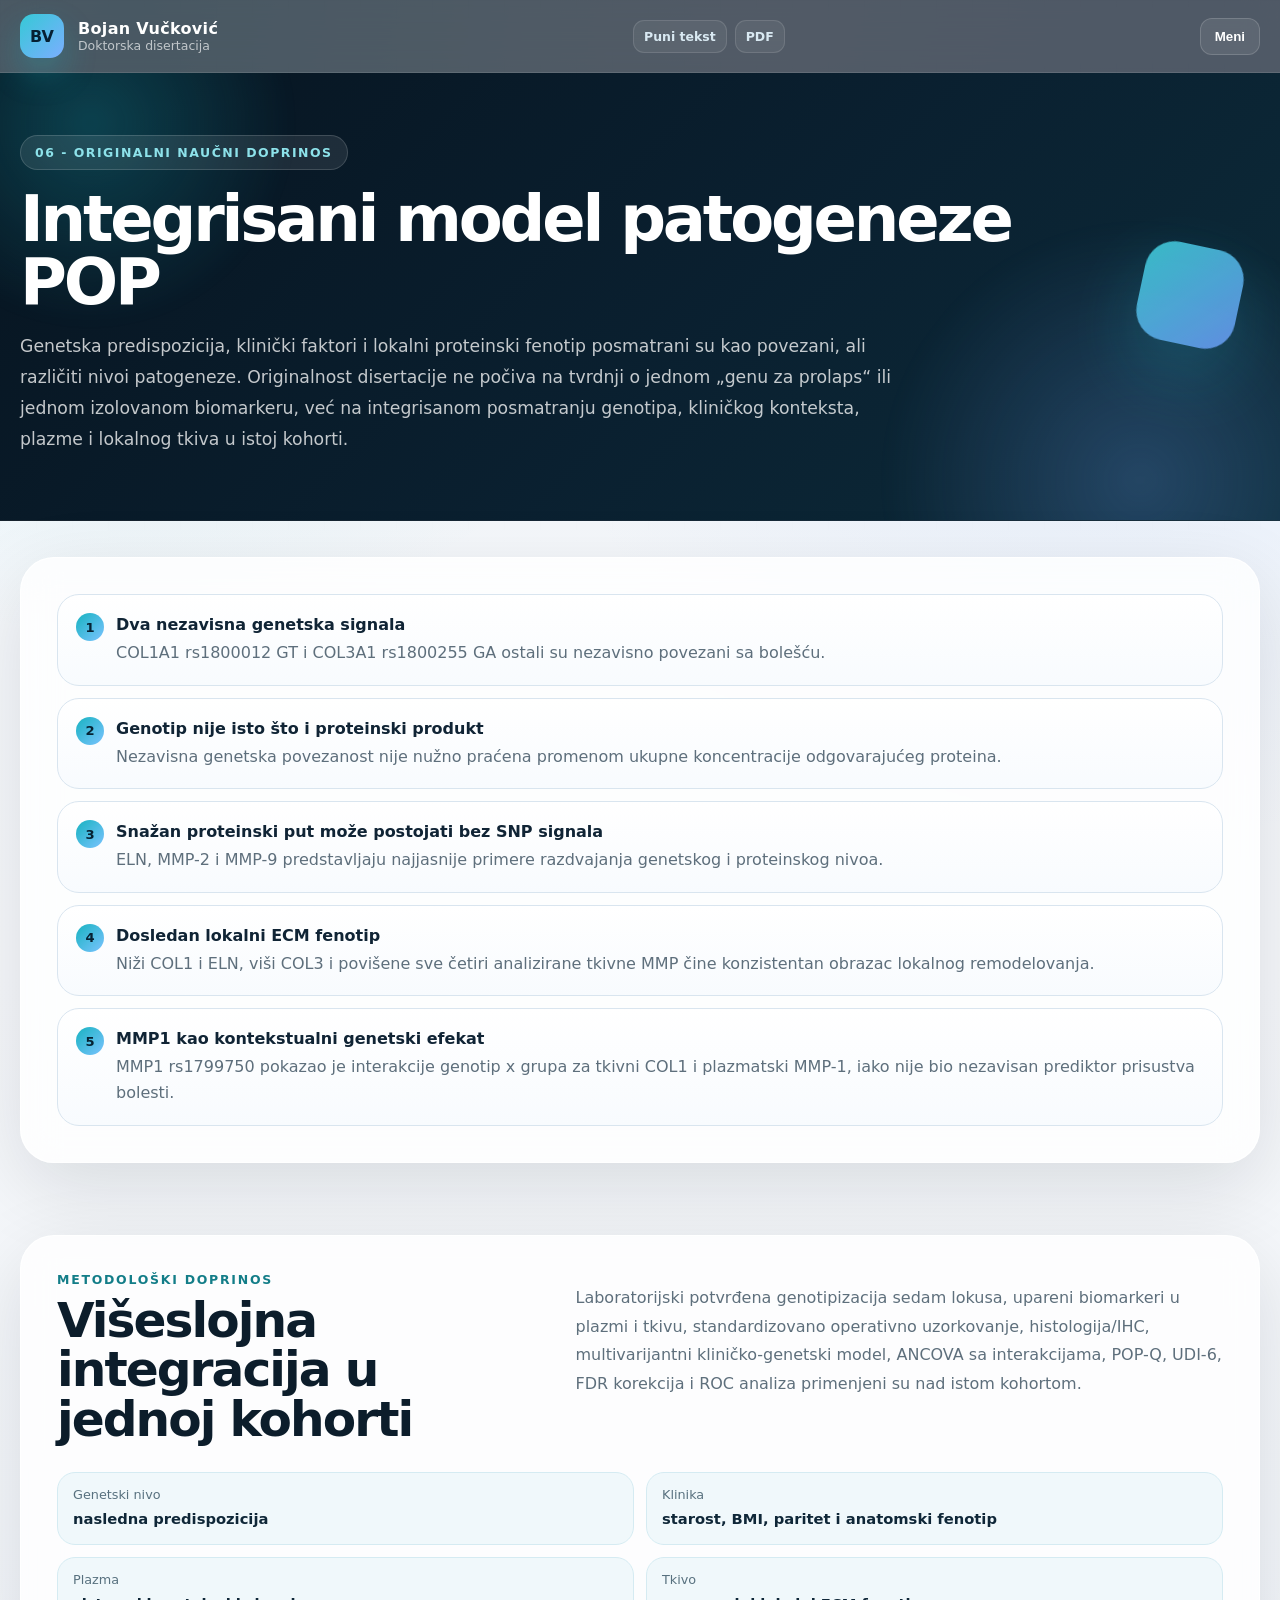
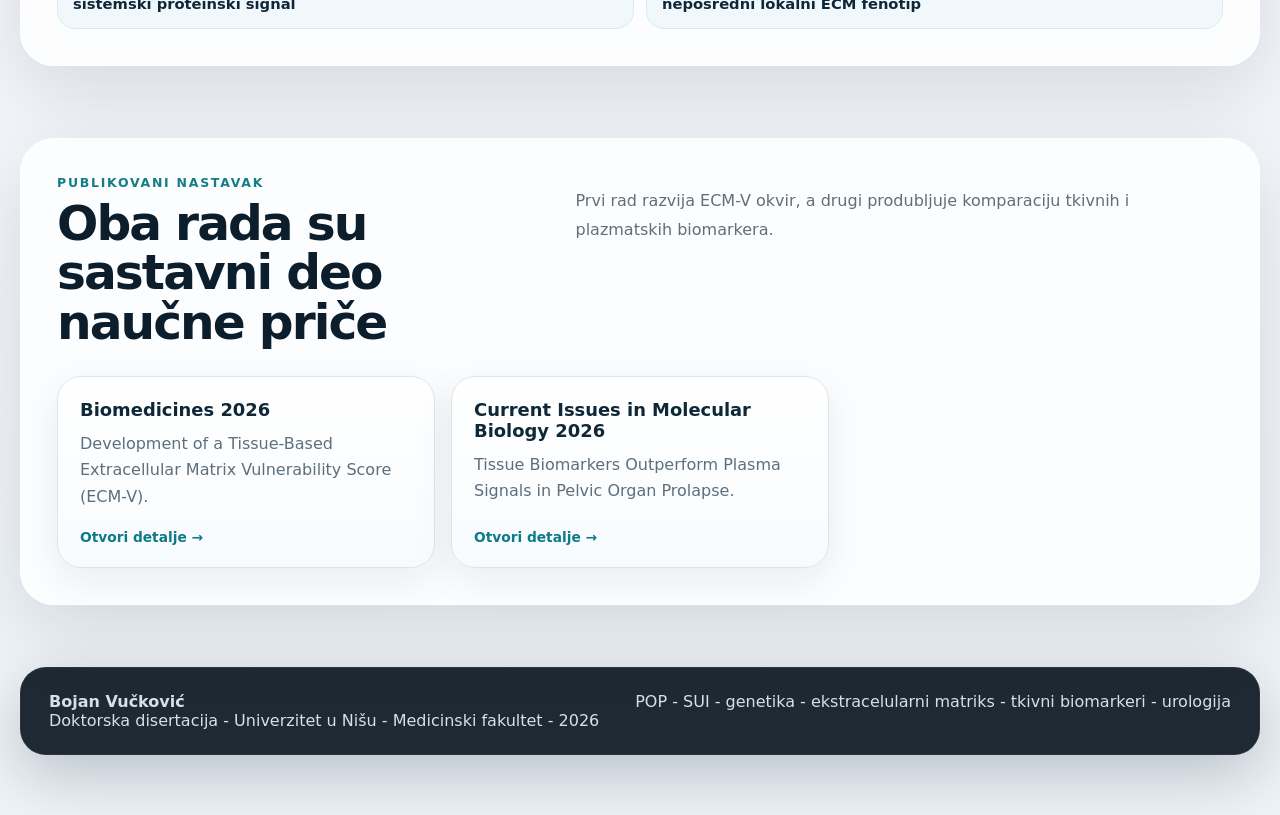
==== commit caec7f84: "Use višeslojna instead of višenivojska" ====
--- a/doprinos.html
+++ b/doprinos.html
@@ -2,7 +2,7 @@
 <a class="brand" href="index.html"><span class="brand-mark">BV</span><span class="brand-copy"><strong>Bojan Vučković</strong><small>Doktorska disertacija</small></span></a>
 <nav class="navlinks" aria-label="Glavna navigacija"><a class="" href="index.html">Početna</a><a class="" href="istrazivanje.html">Istraživanje</a><a class="" href="teorija.html">Teorijski okvir</a><a class="" href="metode.html">Metode</a><a class="" href="genetika.html">Genetika</a><a class="" href="rezultati.html">Rezultati</a><a class="active" href="doprinos.html">Doprinos</a><a class="" href="publikacije.html">Publikacije</a><a class="" href="zakljucak.html">Zaključak</a><a class="" href="galerija.html">Galerija</a></nav>
 <div class="nav-tools"><a class="tool-link" href="fulltext.html">Puni tekst</a><a class="tool-link" href="assets/disertacija.pdf">PDF</a></div>
-<button class="menu-btn" aria-label="Otvori meni">Meni</button></div></header><main><section class="page-hero"><div class="container page-hero-inner"><div><span class="eyebrow">06 - Originalni naučni doprinos</span><h1>Integrisani model patogeneze POP</h1><p>Genetska predispozicija, klinički faktori i lokalni proteinski fenotip posmatrani su kao povezani, ali različiti nivoi patogeneze. Originalnost disertacije ne počiva na tvrdnji o jednom „genu za prolaps“ ili jednom izolovanom biomarkeru, već na integrisanom posmatranju genotipa, kliničkog konteksta, plazme i lokalnog tkiva u istoj kohorti.</p></div><div class="page-hero-orb"></div></div></section><section class="section"><div class="container surface"><div class="five"><div class="item"><b>Dva nezavisna genetska signala</b><p>COL1A1 rs1800012 GT i COL3A1 rs1800255 GA ostali su nezavisno povezani sa bolešću.</p></div><div class="item"><b>Genotip nije isto što i proteinski produkt</b><p>Nezavisna genetska povezanost nije nužno praćena promenom ukupne koncentracije odgovarajućeg proteina.</p></div><div class="item"><b>Snažan proteinski put može postojati bez SNP signala</b><p>ELN, MMP-2 i MMP-9 predstavljaju najjasnije primere razdvajanja genetskog i proteinskog nivoa.</p></div><div class="item"><b>Dosledan lokalni ECM fenotip</b><p>Niži COL1 i ELN, viši COL3 i povišene sve četiri analizirane tkivne MMP čine konzistentan obrazac lokalnog remodelovanja.</p></div><div class="item"><b>MMP1 kao kontekstualni genetski efekat</b><p>MMP1 rs1799750 pokazao je interakcije genotip x grupa za tkivni COL1 i plazmatski MMP-1, iako nije bio nezavisan prediktor prisustva bolesti.</p></div></div></div></section><section class="section"><div class="container surface"><div class="section-head"><div><div class="kicker">Metodološki doprinos</div><h2>Višenivojska integracija u jednoj kohorti</h2></div><p>Laboratorijski potvrđena genotipizacija sedam lokusa, upareni biomarkeri u plazmi i tkivu, standardizovano operativno uzorkovanje, histologija/IHC, multivarijantni kliničko-genetski model, ANCOVA sa interakcijama, POP-Q, UDI-6, FDR korekcija i ROC analiza primenjeni su nad istom kohortom.</p></div><div class="callout-grid"><div class="callout"><span>Genetski nivo</span><strong>nasledna predispozicija</strong></div><div class="callout"><span>Klinika</span><strong>starost, BMI, paritet i anatomski fenotip</strong></div><div class="callout"><span>Plazma</span><strong>sistemski proteinski signal</strong></div><div class="callout"><span>Tkivo</span><strong>neposredni lokalni ECM fenotip</strong></div></div></div></section><section class="section"><div class="container surface"><div class="section-head"><div><div class="kicker">Publikovani nastavak</div><h2>Oba rada su sastavni deo naučne priče</h2></div><p>Prvi rad razvija ECM-V okvir, a drugi produbljuje komparaciju tkivnih i plazmatskih biomarkera.</p></div><div class="portal-grid"><a class="portal-card" href="publikacije.html#ecmv"><span>Biomedicines 2026</span><p>Development of a Tissue-Based Extracellular Matrix Vulnerability Score (ECM-V).</p><b>Otvori detalje →</b></a><a class="portal-card" href="publikacije.html#cimb"><span>Current Issues in Molecular Biology 2026</span><p>Tissue Biomarkers Outperform Plasma Signals in Pelvic Organ Prolapse.</p><b>Otvori detalje →</b></a></div></div></section></main><footer><div class="container footer-grid"><div><strong>Bojan Vučković</strong><br>Doktorska disertacija - Univerzitet u Nišu - Medicinski fakultet - 2026</div><div>POP - SUI - genetika - ekstracelularni matriks - tkivni biomarkeri - urologija</div></div></footer><div class="lightbox" id="lightbox" aria-hidden="true"><button class="lightbox-close" aria-label="Zatvori prikaz">×</button><img class="lightbox-image" alt="Uvećani prikaz ilustracije"><p class="lightbox-caption"></p></div><script>
+<button class="menu-btn" aria-label="Otvori meni">Meni</button></div></header><main><section class="page-hero"><div class="container page-hero-inner"><div><span class="eyebrow">06 - Originalni naučni doprinos</span><h1>Integrisani model patogeneze POP</h1><p>Genetska predispozicija, klinički faktori i lokalni proteinski fenotip posmatrani su kao povezani, ali različiti nivoi patogeneze. Originalnost disertacije ne počiva na tvrdnji o jednom „genu za prolaps“ ili jednom izolovanom biomarkeru, već na integrisanom posmatranju genotipa, kliničkog konteksta, plazme i lokalnog tkiva u istoj kohorti.</p></div><div class="page-hero-orb"></div></div></section><section class="section"><div class="container surface"><div class="five"><div class="item"><b>Dva nezavisna genetska signala</b><p>COL1A1 rs1800012 GT i COL3A1 rs1800255 GA ostali su nezavisno povezani sa bolešću.</p></div><div class="item"><b>Genotip nije isto što i proteinski produkt</b><p>Nezavisna genetska povezanost nije nužno praćena promenom ukupne koncentracije odgovarajućeg proteina.</p></div><div class="item"><b>Snažan proteinski put može postojati bez SNP signala</b><p>ELN, MMP-2 i MMP-9 predstavljaju najjasnije primere razdvajanja genetskog i proteinskog nivoa.</p></div><div class="item"><b>Dosledan lokalni ECM fenotip</b><p>Niži COL1 i ELN, viši COL3 i povišene sve četiri analizirane tkivne MMP čine konzistentan obrazac lokalnog remodelovanja.</p></div><div class="item"><b>MMP1 kao kontekstualni genetski efekat</b><p>MMP1 rs1799750 pokazao je interakcije genotip x grupa za tkivni COL1 i plazmatski MMP-1, iako nije bio nezavisan prediktor prisustva bolesti.</p></div></div></div></section><section class="section"><div class="container surface"><div class="section-head"><div><div class="kicker">Metodološki doprinos</div><h2>Višeslojna integracija u jednoj kohorti</h2></div><p>Laboratorijski potvrđena genotipizacija sedam lokusa, upareni biomarkeri u plazmi i tkivu, standardizovano operativno uzorkovanje, histologija/IHC, multivarijantni kliničko-genetski model, ANCOVA sa interakcijama, POP-Q, UDI-6, FDR korekcija i ROC analiza primenjeni su nad istom kohortom.</p></div><div class="callout-grid"><div class="callout"><span>Genetski nivo</span><strong>nasledna predispozicija</strong></div><div class="callout"><span>Klinika</span><strong>starost, BMI, paritet i anatomski fenotip</strong></div><div class="callout"><span>Plazma</span><strong>sistemski proteinski signal</strong></div><div class="callout"><span>Tkivo</span><strong>neposredni lokalni ECM fenotip</strong></div></div></div></section><section class="section"><div class="container surface"><div class="section-head"><div><div class="kicker">Publikovani nastavak</div><h2>Oba rada su sastavni deo naučne priče</h2></div><p>Prvi rad razvija ECM-V okvir, a drugi produbljuje komparaciju tkivnih i plazmatskih biomarkera.</p></div><div class="portal-grid"><a class="portal-card" href="publikacije.html#ecmv"><span>Biomedicines 2026</span><p>Development of a Tissue-Based Extracellular Matrix Vulnerability Score (ECM-V).</p><b>Otvori detalje →</b></a><a class="portal-card" href="publikacije.html#cimb"><span>Current Issues in Molecular Biology 2026</span><p>Tissue Biomarkers Outperform Plasma Signals in Pelvic Organ Prolapse.</p><b>Otvori detalje →</b></a></div></div></section></main><footer><div class="container footer-grid"><div><strong>Bojan Vučković</strong><br>Doktorska disertacija - Univerzitet u Nišu - Medicinski fakultet - 2026</div><div>POP - SUI - genetika - ekstracelularni matriks - tkivni biomarkeri - urologija</div></div></footer><div class="lightbox" id="lightbox" aria-hidden="true"><button class="lightbox-close" aria-label="Zatvori prikaz">×</button><img class="lightbox-image" alt="Uvećani prikaz ilustracije"><p class="lightbox-caption"></p></div><script>
 const progress = document.querySelector('.progress');
 const root = document.documentElement;
 const updateProgress = () => {
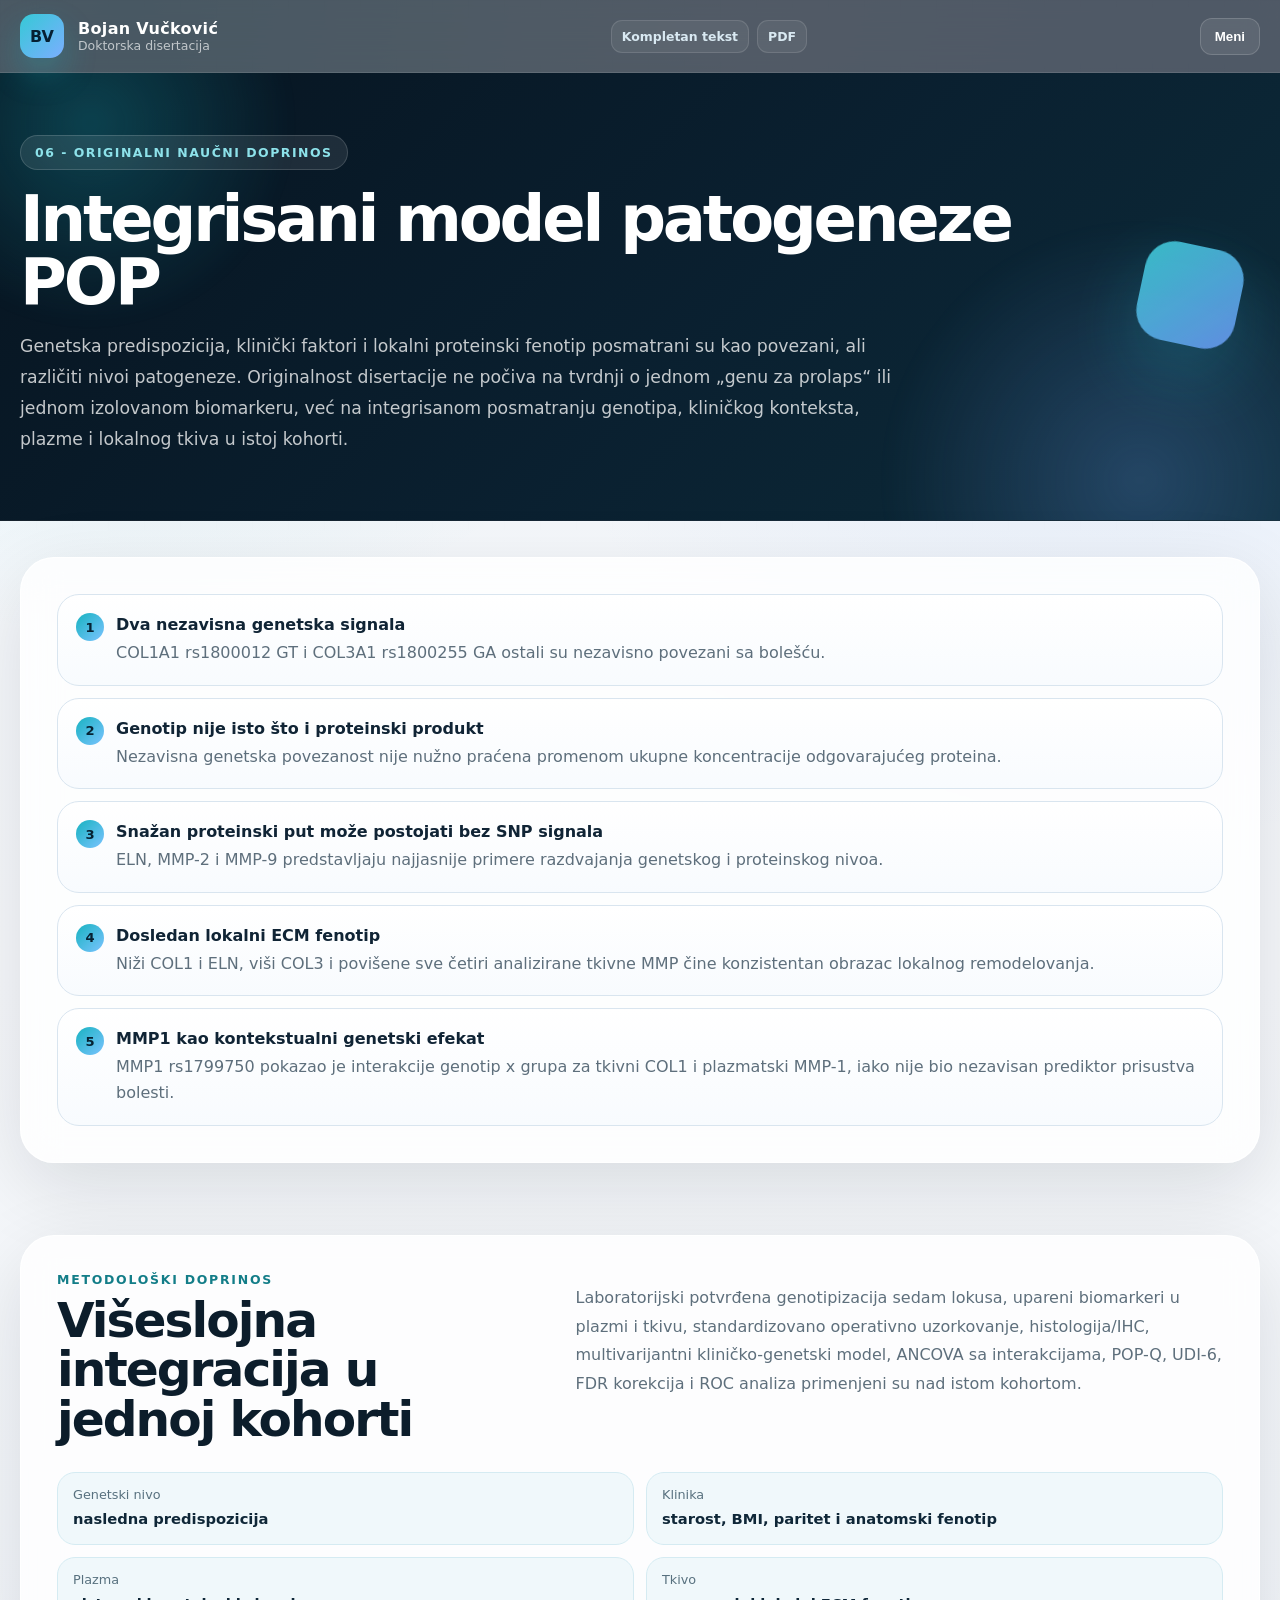
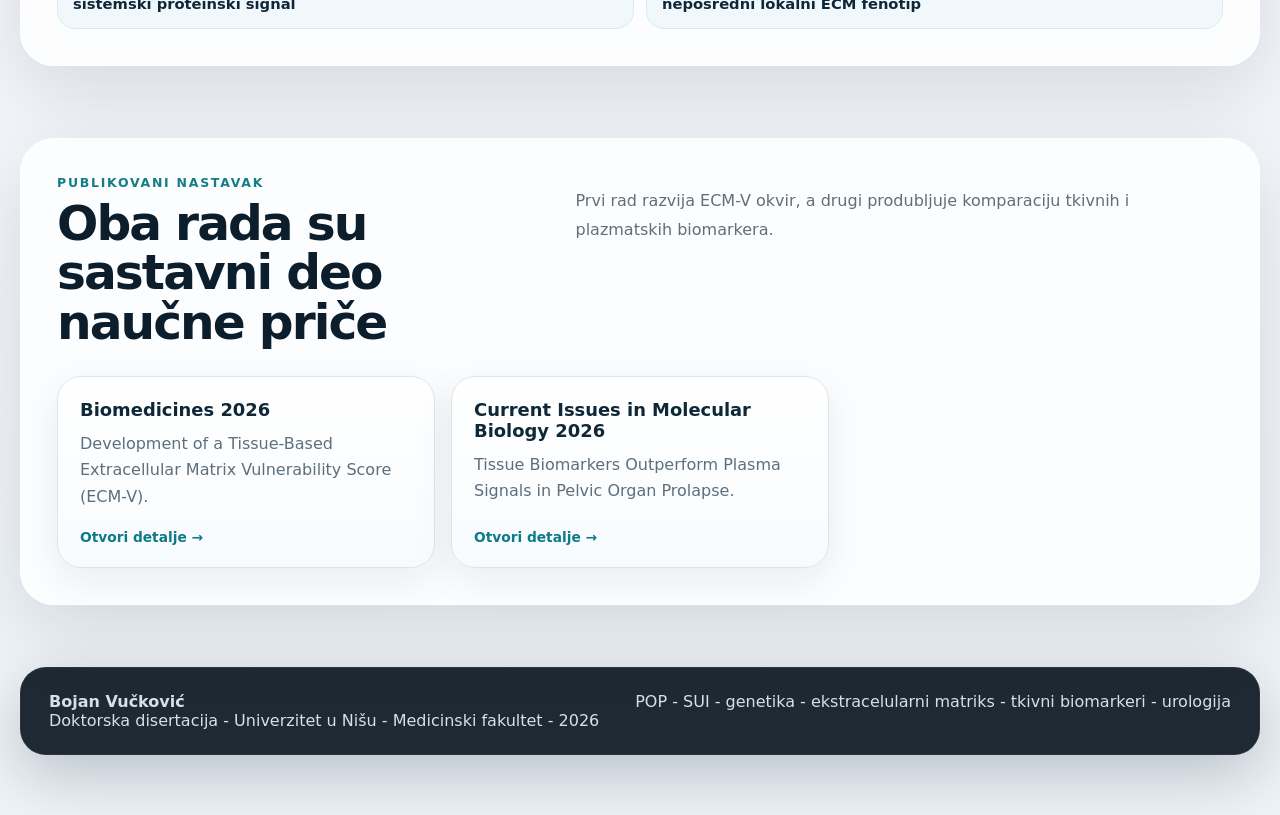
==== commit aed9d281: "Rename Puni tekst to Kompletan tekst in doprinos.html" ====
--- a/doprinos.html
+++ b/doprinos.html
@@ -1,7 +1,7 @@
 <!doctype html><html lang="sr-Latn"><head><meta charset="utf-8"><meta name="viewport" content="width=device-width,initial-scale=1"><title>Naučni doprinos - Doktorska disertacija</title><meta name="description" content="Originalni naučni doprinos doktorske disertacije."><meta name="theme-color" content="#081c2b"><link rel="stylesheet" href="assets/style.css"><link rel="stylesheet" href="assets/mobile-overrides.css"></head><body><div class="progress" aria-hidden="true"></div><header class="site-head"><div class="container nav">
 <a class="brand" href="index.html"><span class="brand-mark">BV</span><span class="brand-copy"><strong>Bojan Vučković</strong><small>Doktorska disertacija</small></span></a>
 <nav class="navlinks" aria-label="Glavna navigacija"><a class="" href="index.html">Početna</a><a class="" href="istrazivanje.html">Istraživanje</a><a class="" href="teorija.html">Teorijski okvir</a><a class="" href="metode.html">Metode</a><a class="" href="genetika.html">Genetika</a><a class="" href="rezultati.html">Rezultati</a><a class="active" href="doprinos.html">Doprinos</a><a class="" href="publikacije.html">Publikacije</a><a class="" href="zakljucak.html">Zaključak</a><a class="" href="galerija.html">Galerija</a></nav>
-<div class="nav-tools"><a class="tool-link" href="fulltext.html">Puni tekst</a><a class="tool-link" href="assets/disertacija.pdf">PDF</a></div>
+<div class="nav-tools"><a class="tool-link" href="fulltext.html">Kompletan tekst</a><a class="tool-link" href="assets/disertacija.pdf">PDF</a></div>
 <button class="menu-btn" aria-label="Otvori meni">Meni</button></div></header><main><section class="page-hero"><div class="container page-hero-inner"><div><span class="eyebrow">06 - Originalni naučni doprinos</span><h1>Integrisani model patogeneze POP</h1><p>Genetska predispozicija, klinički faktori i lokalni proteinski fenotip posmatrani su kao povezani, ali različiti nivoi patogeneze. Originalnost disertacije ne počiva na tvrdnji o jednom „genu za prolaps“ ili jednom izolovanom biomarkeru, već na integrisanom posmatranju genotipa, kliničkog konteksta, plazme i lokalnog tkiva u istoj kohorti.</p></div><div class="page-hero-orb"></div></div></section><section class="section"><div class="container surface"><div class="five"><div class="item"><b>Dva nezavisna genetska signala</b><p>COL1A1 rs1800012 GT i COL3A1 rs1800255 GA ostali su nezavisno povezani sa bolešću.</p></div><div class="item"><b>Genotip nije isto što i proteinski produkt</b><p>Nezavisna genetska povezanost nije nužno praćena promenom ukupne koncentracije odgovarajućeg proteina.</p></div><div class="item"><b>Snažan proteinski put može postojati bez SNP signala</b><p>ELN, MMP-2 i MMP-9 predstavljaju najjasnije primere razdvajanja genetskog i proteinskog nivoa.</p></div><div class="item"><b>Dosledan lokalni ECM fenotip</b><p>Niži COL1 i ELN, viši COL3 i povišene sve četiri analizirane tkivne MMP čine konzistentan obrazac lokalnog remodelovanja.</p></div><div class="item"><b>MMP1 kao kontekstualni genetski efekat</b><p>MMP1 rs1799750 pokazao je interakcije genotip x grupa za tkivni COL1 i plazmatski MMP-1, iako nije bio nezavisan prediktor prisustva bolesti.</p></div></div></div></section><section class="section"><div class="container surface"><div class="section-head"><div><div class="kicker">Metodološki doprinos</div><h2>Višeslojna integracija u jednoj kohorti</h2></div><p>Laboratorijski potvrđena genotipizacija sedam lokusa, upareni biomarkeri u plazmi i tkivu, standardizovano operativno uzorkovanje, histologija/IHC, multivarijantni kliničko-genetski model, ANCOVA sa interakcijama, POP-Q, UDI-6, FDR korekcija i ROC analiza primenjeni su nad istom kohortom.</p></div><div class="callout-grid"><div class="callout"><span>Genetski nivo</span><strong>nasledna predispozicija</strong></div><div class="callout"><span>Klinika</span><strong>starost, BMI, paritet i anatomski fenotip</strong></div><div class="callout"><span>Plazma</span><strong>sistemski proteinski signal</strong></div><div class="callout"><span>Tkivo</span><strong>neposredni lokalni ECM fenotip</strong></div></div></div></section><section class="section"><div class="container surface"><div class="section-head"><div><div class="kicker">Publikovani nastavak</div><h2>Oba rada su sastavni deo naučne priče</h2></div><p>Prvi rad razvija ECM-V okvir, a drugi produbljuje komparaciju tkivnih i plazmatskih biomarkera.</p></div><div class="portal-grid"><a class="portal-card" href="publikacije.html#ecmv"><span>Biomedicines 2026</span><p>Development of a Tissue-Based Extracellular Matrix Vulnerability Score (ECM-V).</p><b>Otvori detalje →</b></a><a class="portal-card" href="publikacije.html#cimb"><span>Current Issues in Molecular Biology 2026</span><p>Tissue Biomarkers Outperform Plasma Signals in Pelvic Organ Prolapse.</p><b>Otvori detalje →</b></a></div></div></section></main><footer><div class="container footer-grid"><div><strong>Bojan Vučković</strong><br>Doktorska disertacija - Univerzitet u Nišu - Medicinski fakultet - 2026</div><div>POP - SUI - genetika - ekstracelularni matriks - tkivni biomarkeri - urologija</div></div></footer><div class="lightbox" id="lightbox" aria-hidden="true"><button class="lightbox-close" aria-label="Zatvori prikaz">×</button><img class="lightbox-image" alt="Uvećani prikaz ilustracije"><p class="lightbox-caption"></p></div><script>
 const progress = document.querySelector('.progress');
 const root = document.documentElement;
@@ -27,7 +27,7 @@
   if (!q) { if(info) info.textContent='Pretraga obuhvata glavne tematske celine ovog sajta.'; return; }
   const hits = searchBlocks.filter(el => el.innerText.toLocaleLowerCase('sr').includes(q));
   hits.forEach(el => el.classList.add('search-hit'));
-  if(info) info.textContent = hits.length ? `Pronađeno tematskih blokova: ${hits.length}.` : 'Nema rezultata u sažetom prikazu. Otvorite puni tekst za detaljnu pretragu.';
+  if(info) info.textContent = hits.length ? `Pronađeno tematskih blokova: ${hits.length}.` : 'Nema rezultata u sažetom prikazu. Otvorite kompletan tekst za detaljnu pretragu.';
   hits[0]?.scrollIntoView({behavior:'smooth',block:'center'});
 });
 
